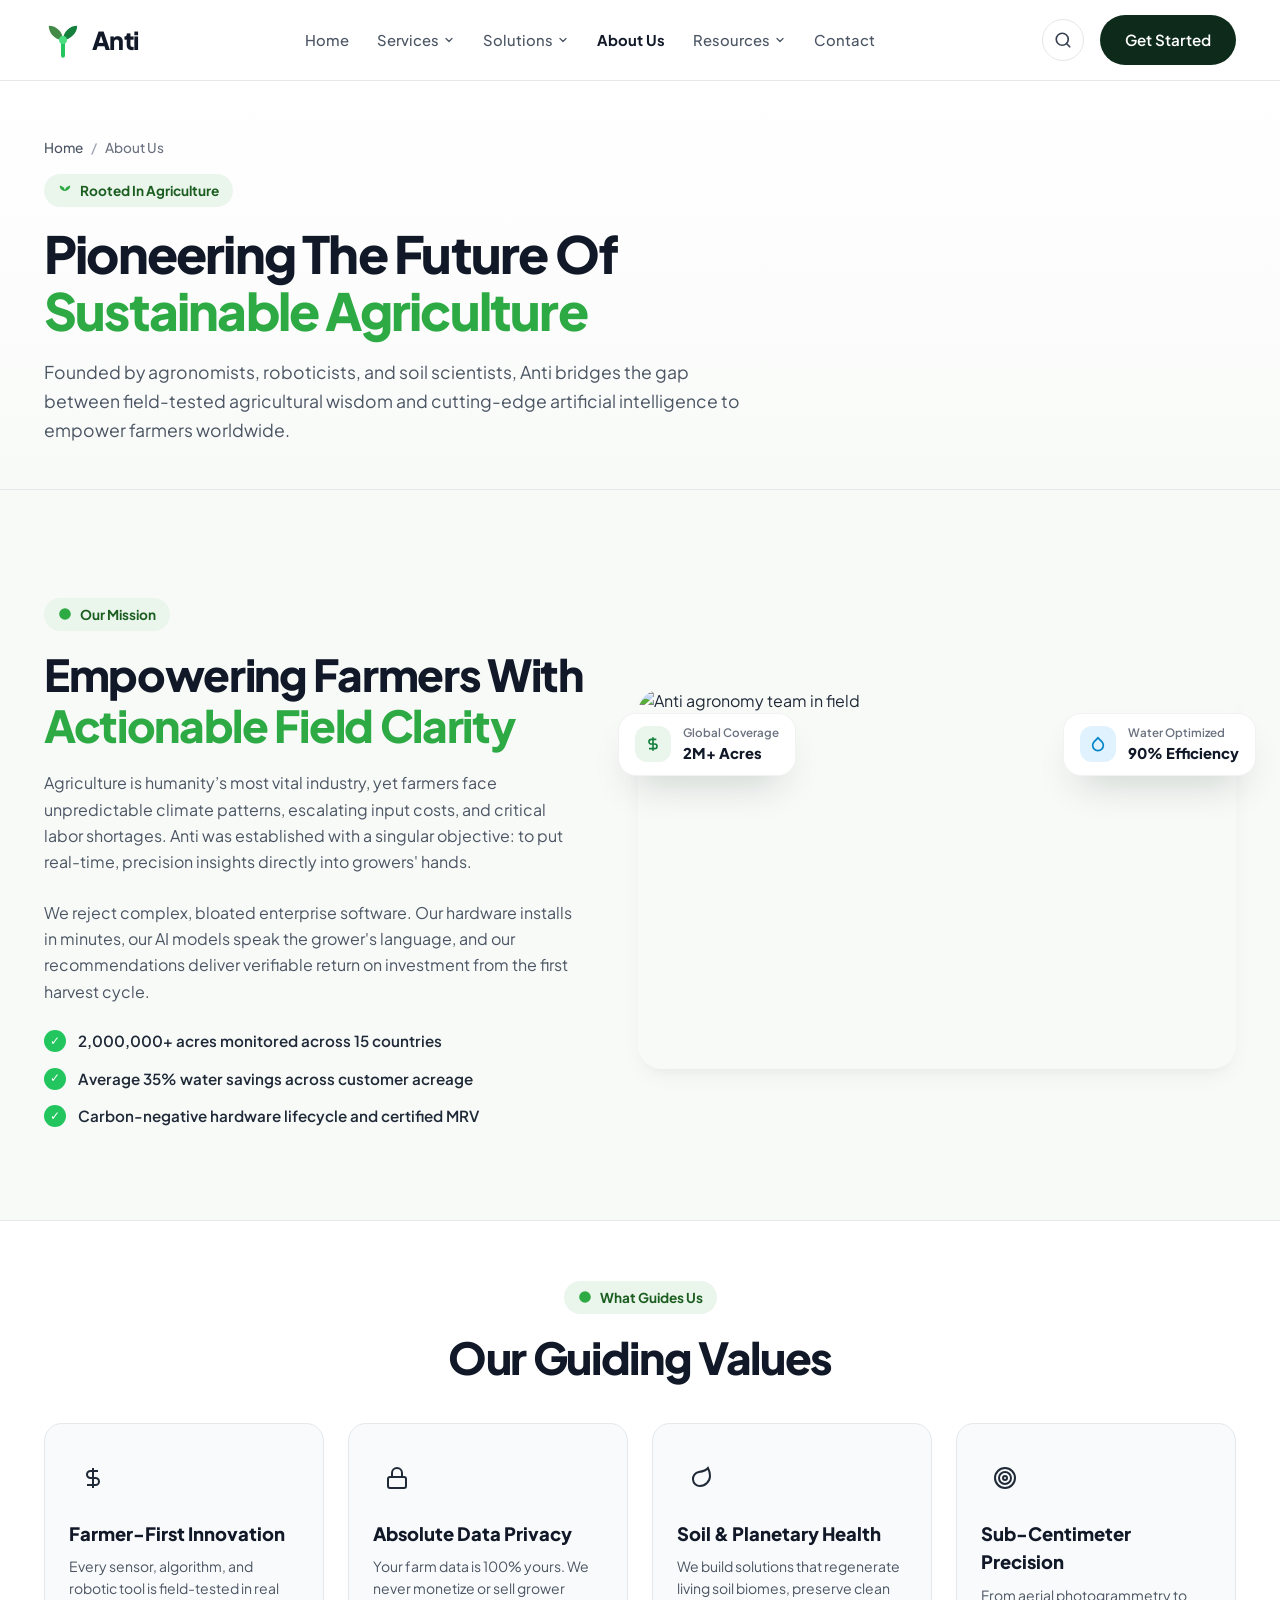
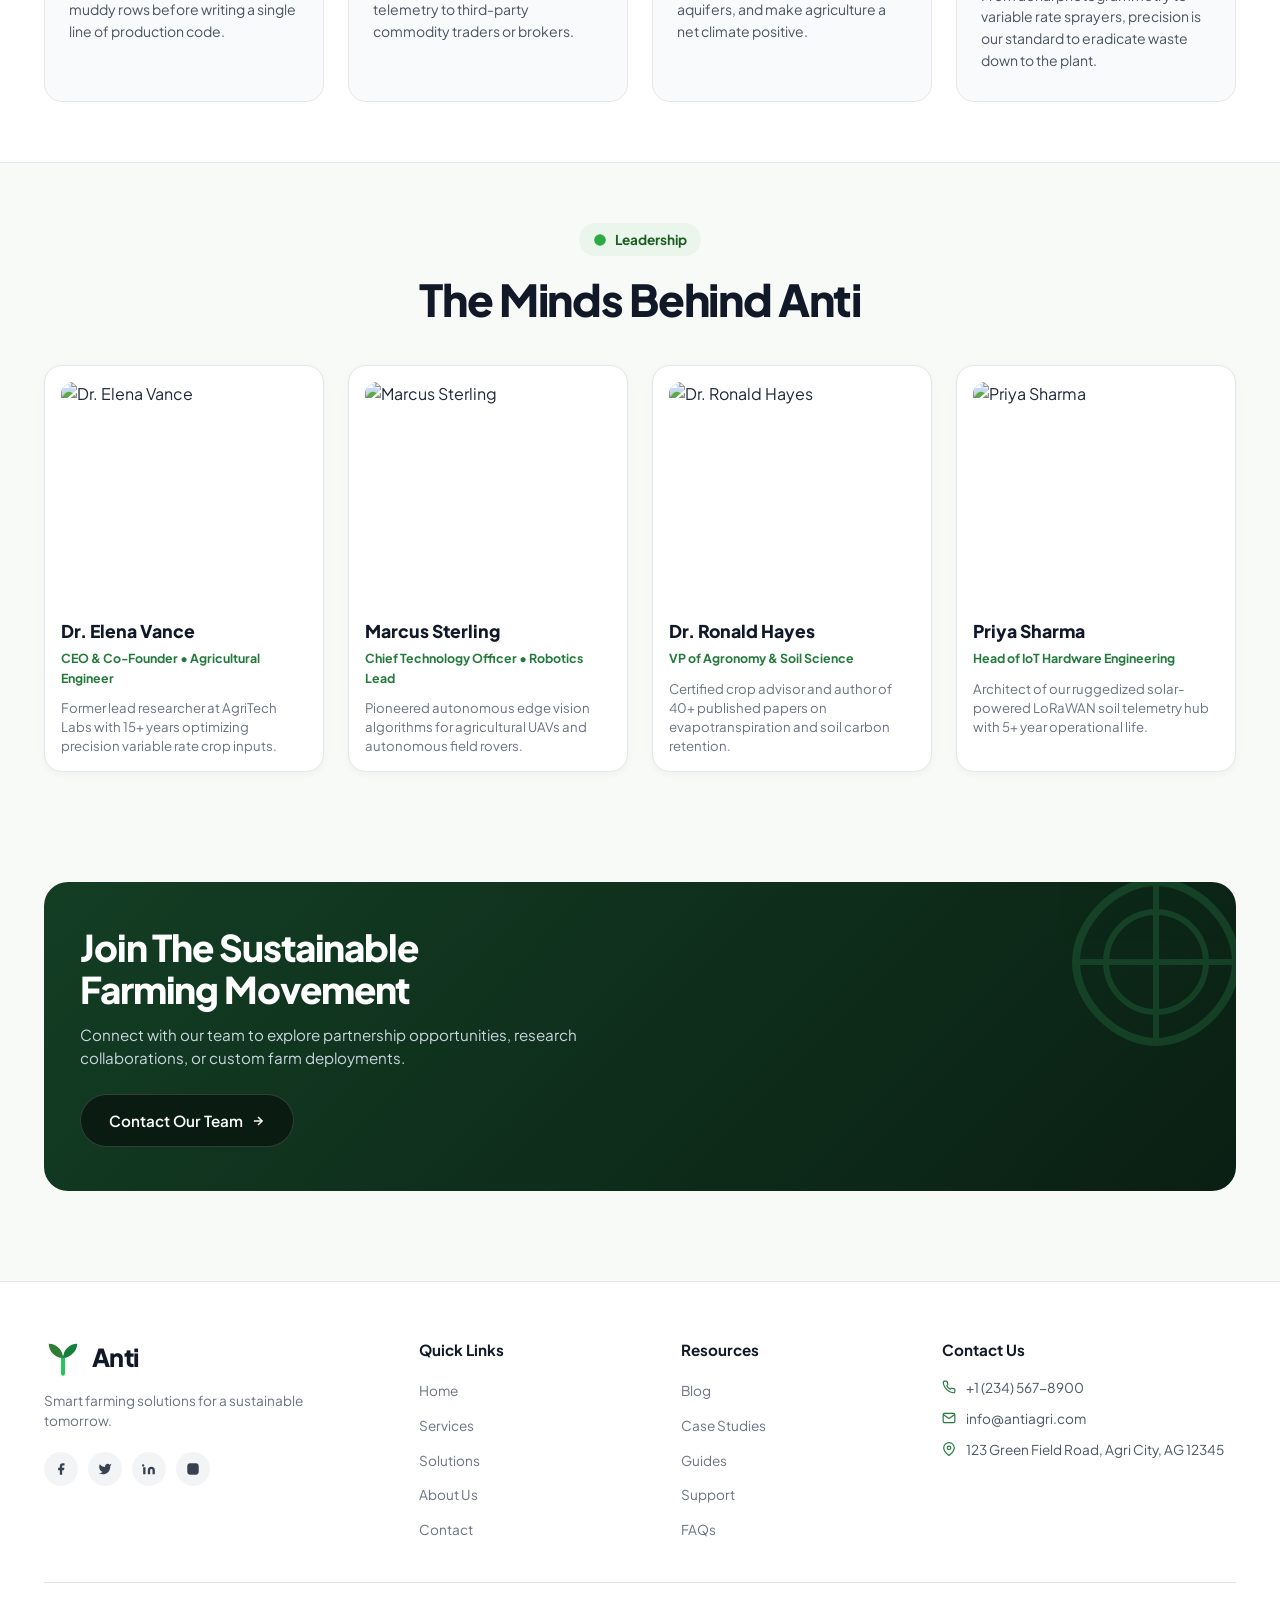
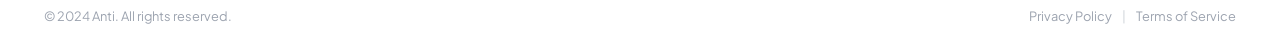
==== PPR/about.html @ fd31f890 "the about.html" ====
<!DOCTYPE html>
<html lang="en">
<head>
  <meta charset="UTF-8">
  <meta name="viewport" content="width=device-width, initial-scale=1.0">
  <title>About Us - Anti | Technology Rooted In Agriculture</title>
  <meta name="description" content="Learn about Anti's mission, leadership team, core values, and global impact in modern precision agriculture and sustainable farming.">
  <link rel="preconnect" href="https://fonts.googleapis.com">
  <link rel="preconnect" href="https://fonts.gstatic.com" crossorigin>
  <link href="https://fonts.googleapis.com/css2?family=Plus+Jakarta+Sans:ital,wght@0,300;0,400;0,500;0,600;0,700;0,800;1,400;1,600&display=swap" rel="stylesheet">
  <link rel="stylesheet" href="styles.css">
</head>
<body>

  <!-- Navigation Header -->
  <header class="site-header" id="siteHeader">
    <div class="container nav-container">
      <a href="index.html" class="brand-logo" aria-label="Anti Homepage">
        <span class="logo-icon-wrap">
          <svg class="logo-icon" viewBox="0 0 24 24" fill="none">
            <path d="M12 22V12" stroke="#22C55E" stroke-width="2.5" stroke-linecap="round"/>
            <path d="M12 12C12 7.02944 7.97056 3 3 3C3 7.97056 7.02944 12 12 12Z" fill="#2E7D32" fill-opacity="0.9"/>
            <path d="M12 12C12 7.02944 16.0294 3 21 3C21 7.97056 16.0294 12 12 12Z" fill="#15803D"/>
            <circle cx="12" cy="12" r="2.5" fill="#4ADE80"/>
          </svg>
        </span>
        <span class="brand-name">Anti</span>
      </a>

      <nav class="main-nav" id="mainNav" aria-label="Main Navigation">
        <ul class="nav-list">
          <li class="nav-item"><a href="index.html" class="nav-link">Home</a></li>
          <li class="nav-item dropdown">
            <a href="services.html" class="nav-link">
              Services
              <svg class="dropdown-chevron" width="12" height="12" viewBox="0 0 24 24" fill="none" stroke="currentColor" stroke-width="2.5" stroke-linecap="round" stroke-linejoin="round"><polyline points="6 9 12 15 18 9"></polyline></svg>
            </a>
            <ul class="dropdown-menu">
              <li><a href="services.html#precision">Precision Farming</a></li>
              <li><a href="services.html#irrigation">Smart Irrigation</a></li>
              <li><a href="services.html#crop-monitoring">AI Crop Monitoring</a></li>
              <li><a href="services.html#sustainable">Sustainable Solutions</a></li>
              <li><a href="services.html#consulting">Expert Consultation</a></li>
            </ul>
          </li>
          <li class="nav-item dropdown">
            <a href="solutions.html" class="nav-link">
              Solutions
              <svg class="dropdown-chevron" width="12" height="12" viewBox="0 0 24 24" fill="none" stroke="currentColor" stroke-width="2.5" stroke-linecap="round" stroke-linejoin="round"><polyline points="6 9 12 15 18 9"></polyline></svg>
            </a>
            <ul class="dropdown-menu">
              <li><a href="solutions.html#drone">Drone Monitoring</a></li>
              <li><a href="solutions.html#iot">IoT Field Sensors</a></li>
              <li><a href="solutions.html#platform">Farm Management Platform</a></li>
              <li><a href="solutions.html#robotics">Robotics & Automation</a></li>
            </ul>
          </li>
          <li class="nav-item"><a href="about.html" class="nav-link active">About Us</a></li>
          <li class="nav-item dropdown">
            <a href="resources.html" class="nav-link">
              Resources
              <svg class="dropdown-chevron" width="12" height="12" viewBox="0 0 24 24" fill="none" stroke="currentColor" stroke-width="2.5" stroke-linecap="round" stroke-linejoin="round"><polyline points="6 9 12 15 18 9"></polyline></svg>
            </a>
            <ul class="dropdown-menu">
              <li><a href="resources.html#articles">Blog & Articles</a></li>
              <li><a href="resources.html#case-studies">Case Studies</a></li>
              <li><a href="resources.html#guides">Guides & Whitepapers</a></li>
              <li><a href="resources.html#newsletter">Newsletter</a></li>
            </ul>
          </li>
          <li class="nav-item"><a href="contact.html" class="nav-link">Contact</a></li>
        </ul>
      </nav>

      <div class="nav-actions">
        <button class="icon-circle-btn search-trigger" id="searchBtn" aria-label="Search">
          <svg width="18" height="18" viewBox="0 0 24 24" fill="none" stroke="currentColor" stroke-width="2.2" stroke-linecap="round" stroke-linejoin="round">
            <circle cx="11" cy="11" r="8"></circle>
            <line x1="21" y1="21" x2="16.65" y2="16.65"></line>
          </svg>
        </button>
        <a href="contact.html" class="btn btn-primary btn-pill">Get Started</a>
        
        <button class="hamburger-menu" id="hamburgerBtn" aria-label="Toggle navigation menu">
          <span></span>
          <span></span>
          <span></span>
        </button>
      </div>
    </div>
  </header>

  <main>
    <!-- PAGE HERO -->
    <section class="page-hero">
      <div class="container">
        <div class="breadcrumb">
          <a href="index.html">Home</a>
          <span class="bc-sep">/</span>
          <span>About Us</span>
        </div>
        <div class="section-badge">
          <span class="badge-icon">
            <svg width="14" height="14" viewBox="0 0 24 24" fill="currentColor">
              <path d="M12 22V12M12 12C12 7.02944 7.97056 3 3 3C3 7.97056 7.02944 12 12 12ZM12 12C12 7.02944 16.0294 3 21 3C21 7.97056 16.0294 12 12 12Z"/>
            </svg>
          </span>
          <span class="badge-text">Rooted In Agriculture</span>
        </div>
        <h1 class="page-hero-title">
          Pioneering The Future Of<br>
          <span class="text-green">Sustainable Agriculture</span>
        </h1>
        <p class="page-hero-desc">
          Founded by agronomists, roboticists, and soil scientists, Anti bridges the gap between field-tested agricultural wisdom and cutting-edge artificial intelligence to empower farmers worldwide.
        </p>
      </div>
    </section>

    <!-- OUR STORY & MISSION -->
    <section class="about-story-section">
      <div class="container about-grid">
        <div class="about-content">
          <div class="section-badge">
            <span class="badge-icon">
              <svg width="14" height="14" viewBox="0 0 24 24" fill="currentColor"><circle cx="12" cy="12" r="10"/></svg>
            </span>
            <span class="badge-text">Our Mission</span>
          </div>

          <h2 class="section-title">
            Empowering Farmers With<br>
            <span class="text-green">Actionable Field Clarity</span>
          </h2>

          <p class="section-text">
            Agriculture is humanity’s most vital industry, yet farmers face unpredictable climate patterns, escalating input costs, and critical labor shortages. Anti was established with a singular objective: to put real-time, precision insights directly into growers' hands.
          </p>

          <p class="section-text">
            We reject complex, bloated enterprise software. Our hardware installs in minutes, our AI models speak the grower's language, and our recommendations deliver verifiable return on investment from the first harvest cycle.
          </p>

          <ul class="checklist">
            <li class="checklist-item">
              <span class="check-icon">✓</span>
              <span>2,000,000+ acres monitored across 15 countries</span>
            </li>
            <li class="checklist-item">
              <span class="check-icon">✓</span>
              <span>Average 35% water savings across customer acreage</span>
            </li>
            <li class="checklist-item">
              <span class="check-icon">✓</span>
              <span>Carbon-negative hardware lifecycle and certified MRV</span>
            </li>
          </ul>
        </div>

        <div class="about-media-wrapper">
          <div class="about-img-container">
            <img 
              src="https://images.unsplash.com/photo-1592982537447-7440770cbfc9?q=80&w=1000&auto=format&fit=crop" 
              alt="Anti agronomy team in field" 
              class="about-img"
              loading="lazy"
            >
            
            <div class="telemetry-pill badge-soil">
              <div class="pill-icon-box bg-light-green">
                <svg width="16" height="16" viewBox="0 0 24 24" fill="none" stroke="#15803D" stroke-width="2.5"><path d="M12 2v20M17 5H9.5a3.5 3.5 0 0 0 0 7h5a3.5 3.5 0 0 1 0 7H6"/></svg>
              </div>
              <div class="pill-text-group">
                <span class="pill-sub">Global Coverage</span>
                <span class="pill-main">2M+ Acres</span>
              </div>
            </div>

            <div class="telemetry-pill badge-status">
              <div class="pill-icon-box bg-light-blue">
                <svg width="16" height="16" viewBox="0 0 24 24" fill="none" stroke="#0284C7" stroke-width="2.5"><path d="M12 2.69l5.66 5.66a8 8 0 1 1-11.31 0z"/></svg>
              </div>
              <div class="pill-text-group">
                <span class="pill-sub">Water Optimized</span>
                <span class="pill-main">90% Efficiency</span>
              </div>
            </div>
          </div>
        </div>
      </div>
    </section>

    <!-- CORE VALUES GRID -->
    <section class="values-section">
      <div class="container">
        <div class="section-header text-center">
          <div class="section-badge mx-auto">
            <span class="badge-icon">
              <svg width="14" height="14" viewBox="0 0 24 24" fill="currentColor"><circle cx="12" cy="12" r="10"/></svg>
            </span>
            <span class="badge-text">What Guides Us</span>
          </div>
          <h2 class="section-title">Our Guiding Values</h2>
        </div>

        <div class="values-grid">
          <div class="value-card">
            <div class="value-icon-box bg-green">
              <svg width="24" height="24" viewBox="0 0 24 24" fill="none" stroke="currentColor" stroke-width="2"><path d="M12 2v20M17 5H9.5a3.5 3.5 0 0 0 0 7h5a3.5 3.5 0 0 1 0 7H6"/></svg>
            </div>
            <h3 class="value-title">Farmer-First Innovation</h3>
            <p class="value-desc">Every sensor, algorithm, and robotic tool is field-tested in real muddy rows before writing a single line of production code.</p>
          </div>

          <div class="value-card">
            <div class="value-icon-box bg-blue">
              <svg width="24" height="24" viewBox="0 0 24 24" fill="none" stroke="currentColor" stroke-width="2"><rect x="3" y="11" width="18" height="11" rx="2" ry="2"/><path d="M7 11V7a5 5 0 0 1 10 0v4"/></svg>
            </div>
            <h3 class="value-title">Absolute Data Privacy</h3>
            <p class="value-desc">Your farm data is 100% yours. We never monetize or sell grower telemetry to third-party commodity traders or brokers.</p>
          </div>

          <div class="value-card">
            <div class="value-icon-box bg-emerald">
              <svg width="24" height="24" viewBox="0 0 24 24" fill="none" stroke="currentColor" stroke-width="2"><path d="M11 20A7 7 0 0 1 9.8 6.1C15.5 5 17 4.48 19 2c1 2 2 4.18 2 8 0 5.5-4.78 10-10 10Z"/></svg>
            </div>
            <h3 class="value-title">Soil & Planetary Health</h3>
            <p class="value-desc">We build solutions that regenerate living soil biomes, preserve clean aquifers, and make agriculture a net climate positive.</p>
          </div>

          <div class="value-card">
            <div class="value-icon-box bg-purple">
              <svg width="24" height="24" viewBox="0 0 24 24" fill="none" stroke="currentColor" stroke-width="2"><circle cx="12" cy="12" r="10"/><circle cx="12" cy="12" r="6"/><circle cx="12" cy="12" r="2"/></svg>
            </div>
            <h3 class="value-title">Sub-Centimeter Precision</h3>
            <p class="value-desc">From aerial photogrammetry to variable rate sprayers, precision is our standard to eradicate waste down to the plant.</p>
          </div>
        </div>
      </div>
    </section>

    <!-- LEADERSHIP & AGRONOMY TEAM -->
    <section class="team-section">
      <div class="container">
        <div class="section-header text-center">
          <div class="section-badge mx-auto">
            <span class="badge-icon">
              <svg width="14" height="14" viewBox="0 0 24 24" fill="currentColor"><circle cx="12" cy="12" r="10"/></svg>
            </span>
            <span class="badge-text">Leadership</span>
          </div>
          <h2 class="section-title">The Minds Behind Anti</h2>
        </div>

        <div class="team-grid">
          <!-- Member 1 -->
          <div class="team-card">
            <div class="team-photo">
              <img src="https://images.unsplash.com/photo-1573496359142-b8d87734a5a2?q=80&w=600&auto=format&fit=crop" alt="Dr. Elena Vance" loading="lazy">
            </div>
            <h3 class="team-name">Dr. Elena Vance</h3>
            <p class="team-role">CEO & Co-Founder • Agricultural Engineer</p>
            <p class="team-bio">Former lead researcher at AgriTech Labs with 15+ years optimizing precision variable rate crop inputs.</p>
          </div>

          <!-- Member 2 -->
          <div class="team-card">
            <div class="team-photo">
              <img src="https://images.unsplash.com/photo-1534528741775-53994a69daeb?q=80&w=600&auto=format&fit=crop" alt="Marcus Sterling" loading="lazy">
            </div>
            <h3 class="team-name">Marcus Sterling</h3>
            <p class="team-role">Chief Technology Officer • Robotics Lead</p>
            <p class="team-bio">Pioneered autonomous edge vision algorithms for agricultural UAVs and autonomous field rovers.</p>
          </div>

          <!-- Member 3 -->
          <div class="team-card">
            <div class="team-photo">
              <img src="https://images.unsplash.com/photo-1507003211169-0a1dd7228f2d?q=80&w=600&auto=format&fit=crop" alt="Dr. Ronald Hayes" loading="lazy">
            </div>
            <h3 class="team-name">Dr. Ronald Hayes</h3>
            <p class="team-role">VP of Agronomy & Soil Science</p>
            <p class="team-bio">Certified crop advisor and author of 40+ published papers on evapotranspiration and soil carbon retention.</p>
          </div>

          <!-- Member 4 -->
          <div class="team-card">
            <div class="team-photo">
              <img src="https://images.unsplash.com/photo-1580489944761-15a19d654956?q=80&w=600&auto=format&fit=crop" alt="Priya Sharma" loading="lazy">
            </div>
            <h3 class="team-name">Priya Sharma</h3>
            <p class="team-role">Head of IoT Hardware Engineering</p>
            <p class="team-bio">Architect of our ruggedized solar-powered LoRaWAN soil telemetry hub with 5+ year operational life.</p>
          </div>
        </div>
      </div>
    </section>

    <!-- CTA BANNER -->
    <section class="cta-section" id="cta">
      <div class="container">
        <div class="cta-card">
          <div class="cta-leaf-pattern">
            <svg width="200" height="200" viewBox="0 0 200 200" fill="none" opacity="0.15">
              <path d="M100 20C60 20 20 60 20 100C20 140 60 180 100 180C140 180 180 140 180 100C180 60 140 20 100 20Z" stroke="currentColor" stroke-width="8"/>
              <path d="M100 20V180M20 100H180" stroke="currentColor" stroke-width="6"/>
              <circle cx="100" cy="100" r="50" stroke="currentColor" stroke-width="6"/>
            </svg>
          </div>
          <div class="cta-content">
            <h2 class="cta-title">Join The Sustainable<br>Farming Movement</h2>
            <p class="cta-desc">
              Connect with our team to explore partnership opportunities, research collaborations, or custom farm deployments.
            </p>
            <a href="contact.html" class="btn btn-cta-dark btn-pill">
              <span>Contact Our Team</span>
              <svg width="14" height="14" viewBox="0 0 24 24" fill="none" stroke="currentColor" stroke-width="2.5"><line x1="5" y1="12" x2="19" y2="12"></line><polyline points="12 5 19 12 12 19"></polyline></svg>
            </a>
          </div>
        </div>
      </div>
    </section>
  </main>

  <!-- FOOTER -->
  <footer class="site-footer" id="contact">
    <div class="container footer-inner">
      <div class="footer-grid">
        <div class="footer-col brand-col">
          <a href="index.html" class="brand-logo footer-brand">
            <span class="logo-icon-wrap">
              <svg class="logo-icon" viewBox="0 0 24 24" fill="none">
                <path d="M12 22V12" stroke="#22C55E" stroke-width="2.5" stroke-linecap="round"/>
                <path d="M12 12C12 7.02944 7.97056 3 3 3C3 7.97056 7.02944 12 12 12Z" fill="#2E7D32"/>
                <path d="M12 12C12 7.02944 16.0294 3 21 3C21 7.97056 16.0294 12 12 12Z" fill="#15803D"/>
              </svg>
            </span>
            <span class="brand-name">Anti</span>
          </a>
          <p class="footer-tagline">
            Smart farming solutions for a sustainable tomorrow.
          </p>
          <div class="social-icons">
            <a href="#" class="social-btn" aria-label="Facebook"><svg width="14" height="14" viewBox="0 0 24 24" fill="currentColor"><path d="M18 2h-3a5 5 0 0 0-5 5v3H7v4h3v8h4v-8h3l1-4h-4V7a1 1 0 0 1 1-1h3z"/></svg></a>
            <a href="#" class="social-btn" aria-label="Twitter"><svg width="14" height="14" viewBox="0 0 24 24" fill="currentColor"><path d="M23 3a10.9 10.9 0 0 1-3.14 1.53 4.48 4.48 0 0 0-7.86 3v1A10.66 10.66 0 0 1 3 4s-4 9 5 13a11.64 11.64 0 0 1-7 2c9 5 20 0 20-11.5a4.5 4.5 0 0 0-.08-.83A7.72 7.72 0 0 0 23 3z"/></svg></a>
            <a href="#" class="social-btn" aria-label="LinkedIn"><svg width="14" height="14" viewBox="0 0 24 24" fill="currentColor"><path d="M16 8a6 6 0 0 1 6 6v7h-4v-7a2 2 0 0 0-2-2 2 2 0 0 0-2 2v7h-4v-7a6 6 0 0 1 6-6zM2 9h4v12H2zM4 6a2 2 0 1 1-2-2 2 2 0 0 1 2 2z"/></svg></a>
            <a href="#" class="social-btn" aria-label="Instagram"><svg width="14" height="14" viewBox="0 0 24 24" fill="currentColor"><path d="M12 2.163c3.204 0 3.584.012 4.85.07 3.252.148 4.771 1.691 4.919 4.919.058 1.265.069 1.645.069 4.849 0 3.205-.012 3.584-.069 4.849-.149 3.225-1.664 4.771-4.919 4.919-1.266.058-1.644.07-4.85.07-3.204 0-3.584-.012-4.849-.07-3.26-.149-4.771-1.699-4.919-4.92-.058-1.265-.07-1.644-.07-4.849 0-3.204.013-3.583.07-4.849.149-3.227 1.664-4.771 4.919-4.919 1.266-.057 1.645-.069 4.849-.069z"/></svg></a>
          </div>
        </div>

        <div class="footer-col">
          <h4 class="footer-heading">Quick Links</h4>
          <ul class="footer-links">
            <li><a href="index.html">Home</a></li>
            <li><a href="services.html">Services</a></li>
            <li><a href="solutions.html">Solutions</a></li>
            <li><a href="about.html">About Us</a></li>
            <li><a href="contact.html">Contact</a></li>
          </ul>
        </div>

        <div class="footer-col">
          <h4 class="footer-heading">Resources</h4>
          <ul class="footer-links">
            <li><a href="resources.html#articles">Blog</a></li>
            <li><a href="resources.html#case-studies">Case Studies</a></li>
            <li><a href="resources.html#guides">Guides</a></li>
            <li><a href="contact.html">Support</a></li>
            <li><a href="resources.html">FAQs</a></li>
          </ul>
        </div>

        <div class="footer-col">
          <h4 class="footer-heading">Contact Us</h4>
          <ul class="footer-contact">
            <li>
              <svg width="14" height="14" viewBox="0 0 24 24" fill="none" stroke="currentColor" stroke-width="2"><path d="M22 16.92v3a2 2 0 0 1-2.18 2 19.79 19.79 0 0 1-8.63-3.07 19.5 19.5 0 0 1-6-6 19.79 19.79 0 0 1-3.07-8.67A2 2 0 0 1 4.11 2h3a2 2 0 0 1 2 1.72 12.84 12.84 0 0 0 .7 2.81 2 2 0 0 1-.45 2.11L8.09 9.91a16 16 0 0 0 6 6l1.27-1.27a2 2 0 0 1 2.11-.45 12.84 12.84 0 0 0 2.81.7A2 2 0 0 1 22 16.92z"/></svg>
              <span>+1 (234) 567-8900</span>
            </li>
            <li>
              <svg width="14" height="14" viewBox="0 0 24 24" fill="none" stroke="currentColor" stroke-width="2"><path d="M4 4h16c1.1 0 2 .9 2 2v12c0 1.1-.9 2-2 2H4c-1.1 0-2-.9-2-2V6c0-1.1.9-2 2-2z"/><polyline points="22,6 12,13 2,6"/></svg>
              <span>info@antiagri.com</span>
            </li>
            <li>
              <svg width="14" height="14" viewBox="0 0 24 24" fill="none" stroke="currentColor" stroke-width="2"><path d="M21 10c0 7-9 13-9 13s-9-6-9-13a9 9 0 0 1 18 0z"/><circle cx="12" cy="10" r="3"/></svg>
              <span>123 Green Field Road, Agri City, AG 12345</span>
            </li>
          </ul>
        </div>
      </div>

      <div class="footer-bottom">
        <p class="copyright">© 2024 Anti. All rights reserved.</p>
        <div class="legal-links">
          <a href="#">Privacy Policy</a>
          <span class="legal-divider">|</span>
          <a href="#">Terms of Service</a>
        </div>
      </div>
    </div>
  </footer>

  <!-- Search Modal Popup -->
  <div class="modal-backdrop" id="searchModal">
    <div class="modal-content search-modal-content">
      <button class="modal-close" id="searchCloseBtn" aria-label="Close Search Modal">×</button>
      <div class="search-input-box">
        <svg width="20" height="20" viewBox="0 0 24 24" fill="none" stroke="#22C55E" stroke-width="2.5"><circle cx="11" cy="11" r="8"></circle><line x1="21" y1="21" x2="16.65" y2="16.65"></line></svg>
        <input type="text" id="searchInput" placeholder="Search team, mission, values..." autofocus>
      </div>
      <div class="search-suggestions">
        <span>Popular:</span>
        <a href="about.html" class="suggestion-tag">Leadership Team</a>
        <a href="about.html" class="suggestion-tag">Our Mission</a>
        <a href="services.html" class="suggestion-tag">Services Overview</a>
      </div>
    </div>
  </div>
</body>
</html>
---- PPR/styles.css ----
/* ==========================================================================
   Anti - Smart Farming Solutions | Modern Agricultural CSS Design System
   Multi-Page Design System: Home, Services, Solutions, Resources, About, Contact
   ========================================================================== */

:root {
  /* Brand Green Color Palette */
  --primary-dark: #0A1C12;
  --primary-forest: #0E2A1A;
  --primary-green: #1B5E20;
  --brand-green: #237A3B;
  --accent-green: #2EAA45;
  --bright-green: #22C55E;
  --light-green-bg: #EAF5EC;
  --light-green-tint: #F3FAF4;

  /* Accent Category Colors */
  --accent-blue: #0284C7;
  --accent-blue-bg: #E0F2FE;
  --accent-purple: #7C3AED;
  --accent-purple-bg: #F3E8FF;
  --accent-emerald-bg: #DCFCE7;

  /* Neutral Shades */
  --neutral-900: #111827;
  --neutral-800: #1F2937;
  --neutral-700: #374151;
  --neutral-600: #4B5563;
  --neutral-500: #6B7280;
  --neutral-400: #9CA3AF;
  --neutral-300: #D1D5DB;
  --neutral-200: #E5E7EB;
  --neutral-100: #F3F4F6;
  --neutral-50: #F9FAFB;
  --bg-page: #F8FAF8;
  --surface-card: #FFFFFF;

  /* Typography */
  --font-family: 'Plus Jakarta Sans', system-ui, -apple-system, BlinkMacSystemFont, 'Segoe UI', Roboto, Oxygen, Ubuntu, Cantarell, sans-serif;
  
  /* Radii */
  --radius-xs: 6px;
  --radius-sm: 12px;
  --radius-md: 18px;
  --radius-lg: 24px;
  --radius-xl: 32px;
  --radius-full: 9999px;

  /* Shadows */
  --shadow-subtle: 0 2px 8px rgba(0, 0, 0, 0.04);
  --shadow-card: 0 10px 25px -5px rgba(0, 0, 0, 0.05), 0 8px 10px -6px rgba(0, 0, 0, 0.03);
  --shadow-hover: 0 20px 35px -10px rgba(0, 0, 0, 0.12), 0 10px 15px -3px rgba(0, 0, 0, 0.05);
  --shadow-floating: 0 20px 40px -15px rgba(10, 28, 18, 0.2);
  --shadow-glow: 0 0 30px rgba(46, 170, 69, 0.25);

  /* Transitions */
  --transition-fast: 0.2s cubic-bezier(0.4, 0, 0.2, 1);
  --transition-normal: 0.3s cubic-bezier(0.4, 0, 0.2, 1);
  --transition-bounce: 0.4s cubic-bezier(0.175, 0.885, 0.32, 1.275);
}

/* ==========================================================================
   Reset & Global Styles
   ========================================================================== */

*, *::before, *::after {
  box-sizing: border-box;
  margin: 0;
  padding: 0;
}

html {
  scroll-behavior: smooth;
  font-size: 16px;
  -webkit-font-smoothing: antialiased;
  -moz-osx-font-smoothing: grayscale;
}

body {
  font-family: var(--font-family);
  background-color: var(--bg-page);
  color: var(--neutral-800);
  line-height: 1.55;
  overflow-x: hidden;
}

img {
  max-width: 100%;
  height: auto;
  display: block;
}

a {
  color: inherit;
  text-decoration: none;
  transition: all var(--transition-fast);
}

button {
  cursor: pointer;
  font-family: inherit;
  border: none;
  background: none;
}

ul, ol {
  list-style: none;
}

/* Utilities */
.container {
  width: 100%;
  max-width: 1240px;
  margin-left: auto;
  margin-right: auto;
  padding-left: 24px;
  padding-right: 24px;
}

.container-sub {
  width: 100%;
  padding-left: 24px;
  padding-right: 24px;
}

.text-green {
  color: var(--accent-green) !important;
}

.text-center {
  text-align: center;
}

.mx-auto {
  margin-left: auto;
  margin-right: auto;
}

.mt-2 { margin-top: 8px !important; }
.mb-0 { margin-bottom: 0 !important; }
.mb-2 { margin-bottom: 8px !important; }
.mb-3 { margin-bottom: 16px !important; }
.mb-4 { margin-bottom: 24px !important; }

.font-semibold {
  font-weight: 600;
}

.d-flex-between {
  display: flex;
  justify-content: space-between;
  align-items: center;
}

/* ==========================================================================
   View Mode Switcher (Unified Web View vs 2-Column Showcase View)
   ========================================================================== */

.view-bar {
  background-color: #0A1C12;
  color: #E2E8F0;
  font-size: 0.825rem;
  padding: 10px 0;
  position: sticky;
  top: 0;
  z-index: 100;
  border-bottom: 1px solid rgba(255, 255, 255, 0.1);
}

.view-bar-inner {
  display: flex;
  justify-content: space-between;
  align-items: center;
  flex-wrap: wrap;
  gap: 12px;
}

.view-pill-group {
  display: flex;
  background: rgba(255, 255, 255, 0.1);
  padding: 3px;
  border-radius: var(--radius-full);
}

.view-btn {
  display: flex;
  align-items: center;
  gap: 6px;
  padding: 5px 14px;
  border-radius: var(--radius-full);
  color: #CBD5E1;
  font-size: 0.8rem;
  font-weight: 500;
  transition: all var(--transition-fast);
}

.view-btn.active {
  background-color: var(--accent-green);
  color: #FFFFFF;
  font-weight: 600;
  box-shadow: 0 2px 6px rgba(0, 0, 0, 0.2);
}

.view-btn:hover:not(.active) {
  color: #FFFFFF;
}

.view-hint span {
  color: #94A3B8;
  font-size: 0.775rem;
}

/* 2-Column Showcase Presentation Layout Mode */
.app-layout-wrapper {
  display: flex;
  flex-direction: column;
  width: 100%;
  transition: all var(--transition-normal);
}

body.showcase-mode .app-layout-wrapper {
  display: grid;
  grid-template-columns: 1.15fr 0.85fr;
  max-width: 1480px;
  margin: 24px auto;
  gap: 28px;
  padding: 0 20px;
}

body.showcase-mode .layout-column {
  background: var(--surface-card);
  border-radius: var(--radius-lg);
  box-shadow: var(--shadow-card);
  border: 1px solid var(--neutral-200);
  overflow: hidden;
}

body.showcase-mode .layout-right {
  padding-top: 24px;
}

body.showcase-mode .site-header {
  border-radius: var(--radius-lg) var(--radius-lg) 0 0;
}

/* ==========================================================================
   Buttons & Badges
   ========================================================================== */

.btn {
  display: inline-flex;
  align-items: center;
  justify-content: center;
  font-weight: 600;
  font-size: 0.95rem;
  padding: 12px 24px;
  transition: all var(--transition-normal);
  white-space: nowrap;
  gap: 8px;
}

.btn-sm {
  padding: 8px 18px;
  font-size: 0.85rem;
}

.btn-pill {
  border-radius: var(--radius-full);
}

.btn-full {
  width: 100%;
}

.btn-primary {
  background-color: var(--primary-forest);
  color: #FFFFFF;
  border: 1px solid transparent;
}

.btn-primary:hover {
  background-color: var(--brand-green);
  transform: translateY(-2px);
  box-shadow: 0 8px 18px rgba(14, 42, 26, 0.25);
}

.btn-outline {
  background-color: transparent;
  color: var(--neutral-900);
  border: 1.5px solid var(--neutral-300);
}

.btn-outline:hover {
  border-color: var(--neutral-700);
  background-color: var(--neutral-50);
  transform: translateY(-2px);
}

.btn-cta-dark {
  background-color: var(--primary-dark);
  color: #FFFFFF;
  padding: 14px 28px;
  border: 1px solid rgba(255, 255, 255, 0.15);
}

.btn-cta-dark:hover {
  background-color: #133823;
  transform: translateY(-2px);
  box-shadow: 0 10px 20px rgba(0, 0, 0, 0.3);
}

.btn-with-arrow {
  padding-right: 8px;
}

.btn-arrow-circle {
  width: 32px;
  height: 32px;
  border-radius: 50%;
  background: rgba(255, 255, 255, 0.2);
  display: inline-flex;
  align-items: center;
  justify-content: center;
  margin-left: 6px;
  transition: transform var(--transition-fast);
}

.btn-with-arrow:hover .btn-arrow-circle {
  transform: translateX(3px);
  background: rgba(255, 255, 255, 0.3);
}

.section-badge {
  display: inline-flex;
  align-items: center;
  gap: 8px;
  padding: 6px 14px;
  background-color: var(--light-green-bg);
  border-radius: var(--radius-full);
  color: var(--primary-green);
  font-size: 0.85rem;
  font-weight: 700;
  margin-bottom: 18px;
  width: fit-content;
}

.badge-icon {
  display: flex;
  align-items: center;
  color: var(--accent-green);
}

.icon-circle-btn {
  width: 42px;
  height: 42px;
  border-radius: 50%;
  border: 1.5px solid var(--neutral-200);
  background-color: var(--surface-card);
  display: flex;
  align-items: center;
  justify-content: center;
  color: var(--neutral-700);
  transition: all var(--transition-fast);
}

.icon-circle-btn:hover {
  border-color: var(--brand-green);
  color: var(--brand-green);
  transform: scale(1.05);
}

/* ==========================================================================
   Header & Navigation
   ========================================================================== */

.site-header {
  background-color: var(--surface-card);
  border-bottom: 1px solid var(--neutral-200);
  position: relative;
  z-index: 50;
}

.nav-container {
  display: flex;
  align-items: center;
  justify-content: space-between;
  height: 80px;
}

.brand-logo {
  display: flex;
  align-items: center;
  gap: 10px;
}

.logo-icon-wrap {
  width: 38px;
  height: 38px;
  display: flex;
  align-items: center;
  justify-content: center;
}

.logo-icon {
  width: 100%;
  height: 100%;
}

.brand-name {
  font-size: 1.55rem;
  font-weight: 800;
  color: var(--neutral-900);
  letter-spacing: -0.03em;
}

.main-nav {
  display: flex;
}

.nav-list {
  display: flex;
  align-items: center;
  gap: 28px;
}

.nav-item {
  position: relative;
}

.nav-link {
  font-size: 0.925rem;
  font-weight: 500;
  color: var(--neutral-600);
  padding: 8px 0;
  display: flex;
  align-items: center;
  gap: 4px;
}

.nav-link:hover,
.nav-link.active {
  color: var(--neutral-900);
  font-weight: 700;
}

.dropdown-chevron {
  transition: transform var(--transition-fast);
}

.dropdown:hover .dropdown-chevron {
  transform: rotate(180deg);
}

/* Dropdown Menu */
.dropdown-menu {
  position: absolute;
  top: 100%;
  left: 0;
  background-color: var(--surface-card);
  min-width: 230px;
  border-radius: var(--radius-md);
  box-shadow: var(--shadow-card);
  border: 1px solid var(--neutral-200);
  padding: 10px 0;
  opacity: 0;
  visibility: hidden;
  transform: translateY(10px);
  transition: all var(--transition-fast);
  z-index: 60;
}

.dropdown:hover .dropdown-menu {
  opacity: 1;
  visibility: visible;
  transform: translateY(0);
}

.dropdown-menu li a {
  display: block;
  padding: 9px 18px;
  font-size: 0.875rem;
  color: var(--neutral-700);
}

.dropdown-menu li a:hover {
  background-color: var(--light-green-tint);
  color: var(--primary-green);
  padding-left: 22px;
}

.nav-actions {
  display: flex;
  align-items: center;
  gap: 16px;
}

.hamburger-menu {
  display: none;
  flex-direction: column;
  gap: 5px;
  padding: 6px;
  z-index: 70;
}

.hamburger-menu span {
  width: 24px;
  height: 2.5px;
  background-color: var(--neutral-800);
  border-radius: 2px;
  transition: all var(--transition-fast);
}

/* ==========================================================================
   Page Hero (Sub-pages)
   ========================================================================== */

.page-hero {
  padding: 56px 0 44px;
  background: linear-gradient(180deg, #FFFFFF 0%, var(--bg-page) 100%);
  border-bottom: 1px solid var(--neutral-200);
  margin-bottom: 48px;
}

.breadcrumb {
  display: flex;
  align-items: center;
  gap: 8px;
  font-size: 0.85rem;
  color: var(--neutral-500);
  margin-bottom: 16px;
  font-weight: 500;
}

.breadcrumb a {
  color: var(--neutral-600);
}

.breadcrumb a:hover {
  color: var(--primary-green);
}

.bc-sep {
  color: var(--neutral-400);
}

.page-hero-title {
  font-size: 3.2rem;
  line-height: 1.12;
  font-weight: 800;
  color: var(--neutral-900);
  letter-spacing: -0.035em;
  margin-bottom: 18px;
}

.page-hero-desc {
  font-size: 1.1rem;
  color: var(--neutral-600);
  line-height: 1.65;
  max-width: 720px;
}

/* ==========================================================================
   Hero Section (Homepage)
   ========================================================================== */

.hero-section {
  padding-top: 48px;
  padding-bottom: 36px;
  background: linear-gradient(180deg, #FFFFFF 0%, var(--bg-page) 100%);
  position: relative;
}

.hero-container {
  display: grid;
  grid-template-columns: 1fr 1fr;
  gap: 40px;
  align-items: center;
  margin-bottom: 40px;
}

.hero-title {
  font-size: 3.4rem;
  line-height: 1.12;
  font-weight: 800;
  color: var(--neutral-900);
  letter-spacing: -0.035em;
  margin-bottom: 22px;
}

.hero-description {
  font-size: 1.05rem;
  color: var(--neutral-600);
  line-height: 1.65;
  margin-bottom: 32px;
  max-width: 480px;
}

.hero-cta-group {
  display: flex;
  align-items: center;
  gap: 16px;
  flex-wrap: wrap;
}

.play-circle-icon {
  width: 28px;
  height: 28px;
  border-radius: 50%;
  background-color: var(--neutral-900);
  color: #FFFFFF;
  display: inline-flex;
  align-items: center;
  justify-content: center;
}

/* Hero Media & Floating Overlays */
.hero-media-wrapper {
  position: relative;
}

.hero-image-card {
  position: relative;
  border-radius: var(--radius-lg);
  overflow: visible;
}

.hero-img {
  width: 100%;
  height: 420px;
  object-fit: cover;
  border-radius: var(--radius-lg);
  box-shadow: var(--shadow-card);
}

.hero-img-gradient-overlay {
  position: absolute;
  inset: 0;
  border-radius: var(--radius-lg);
  background: linear-gradient(180deg, rgba(0,0,0,0) 60%, rgba(10, 28, 18, 0.4) 100%);
  pointer-events: none;
}

/* Glass Card: Crop Health */
.glass-card.crop-health-card {
  position: absolute;
  top: -24px;
  left: -28px;
  background: rgba(255, 255, 255, 0.88);
  backdrop-filter: blur(14px);
  -webkit-backdrop-filter: blur(14px);
  border: 1px solid rgba(255, 255, 255, 0.8);
  padding: 16px 20px;
  border-radius: var(--radius-md);
  box-shadow: var(--shadow-floating);
  min-width: 190px;
  z-index: 10;
  animation: floatSlow 4s ease-in-out infinite alternate;
}

@keyframes floatSlow {
  0% { transform: translateY(0px); }
  100% { transform: translateY(-6px); }
}

.card-label {
  font-size: 0.785rem;
  color: var(--neutral-500);
  font-weight: 600;
  text-transform: capitalize;
}

.stat-highlight {
  display: flex;
  align-items: baseline;
  gap: 8px;
  margin: 4px 0 6px;
}

.stat-value {
  font-size: 2.1rem;
  font-weight: 800;
  color: var(--neutral-900);
  line-height: 1;
  letter-spacing: -0.03em;
}

.stat-subbadge {
  font-size: 0.75rem;
  color: var(--brand-green);
  font-weight: 700;
}

.sparkline-container {
  margin: 6px 0;
}

.sparkline-svg {
  width: 100%;
  height: 36px;
  display: block;
}

.growth-indicator {
  display: flex;
  align-items: center;
  gap: 4px;
  font-size: 0.75rem;
  font-weight: 700;
  color: var(--accent-green);
}

/* Bottom Feature Bar */
.hero-feature-bar-container {
  margin-top: 10px;
}

.feature-bar-card {
  background-color: var(--primary-dark);
  border-radius: var(--radius-lg);
  padding: 22px 30px;
  display: grid;
  grid-template-columns: repeat(4, 1fr);
  gap: 20px;
  border: 1px solid rgba(255, 255, 255, 0.08);
  box-shadow: var(--shadow-card);
}

.feature-bar-item {
  display: flex;
  align-items: flex-start;
  gap: 14px;
  padding: 6px;
  border-radius: var(--radius-sm);
  transition: all var(--transition-fast);
}

.feature-link:hover {
  background: rgba(255, 255, 255, 0.06);
  transform: translateY(-2px);
}

.feature-icon-box {
  width: 44px;
  height: 44px;
  min-width: 44px;
  border-radius: var(--radius-sm);
  display: flex;
  align-items: center;
  justify-content: center;
}

.feature-icon-box.bg-green {
  background: rgba(34, 197, 94, 0.18);
  color: #4ADE80;
}

.feature-icon-box.bg-blue {
  background: rgba(2, 132, 199, 0.22);
  color: #38BDF8;
}

.feature-icon-box.bg-purple {
  background: rgba(124, 58, 237, 0.22);
  color: #C084FC;
}

.feature-icon-box.bg-emerald {
  background: rgba(16, 185, 129, 0.2);
  color: #34D399;
}

.feature-title {
  font-size: 0.95rem;
  font-weight: 700;
  color: #FFFFFF;
  margin-bottom: 3px;
}

.feature-desc {
  font-size: 0.785rem;
  color: #94A3B8;
  line-height: 1.4;
}

/* ==========================================================================
   Stats Counter Row
   ========================================================================== */

.stats-section {
  padding: 44px 0;
  background-color: var(--bg-page);
}

.stats-grid {
  display: flex;
  align-items: center;
  justify-content: space-between;
}

.stat-col {
  flex: 1;
  text-align: center;
  padding: 0 16px;
}

.stat-number {
  font-size: 2.8rem;
  font-weight: 800;
  color: var(--neutral-900);
  letter-spacing: -0.03em;
  line-height: 1.1;
  margin-bottom: 6px;
}

.stat-label {
  font-size: 0.875rem;
  color: var(--neutral-500);
  font-weight: 500;
}

.stat-divider {
  width: 1px;
  height: 48px;
  background-color: var(--neutral-200);
}

/* ==========================================================================
   About Section & About Page Styles (about.html)
   ========================================================================== */

.about-section,
.about-story-section {
  padding: 60px 0;
}

.about-grid {
  display: grid;
  grid-template-columns: 1fr 1.1fr;
  gap: 50px;
  align-items: center;
}

.section-title {
  font-size: 2.75rem;
  line-height: 1.15;
  font-weight: 800;
  color: var(--neutral-900);
  letter-spacing: -0.03em;
  margin-bottom: 20px;
}

.section-text {
  font-size: 1rem;
  color: var(--neutral-600);
  line-height: 1.65;
  margin-bottom: 24px;
}

.checklist {
  display: flex;
  flex-direction: column;
  gap: 14px;
  margin-bottom: 32px;
}

.checklist-item {
  display: flex;
  align-items: center;
  gap: 12px;
  font-size: 0.95rem;
  font-weight: 600;
  color: var(--neutral-800);
}

.check-icon {
  width: 22px;
  height: 22px;
  border-radius: 50%;
  background-color: var(--bright-green);
  color: #FFFFFF;
  display: flex;
  align-items: center;
  justify-content: center;
  flex-shrink: 0;
  font-size: 0.75rem;
  font-weight: bold;
}

.about-media-wrapper {
  position: relative;
}

.about-img-container {
  position: relative;
  border-radius: var(--radius-lg);
}

.about-img {
  width: 100%;
  height: 380px;
  object-fit: cover;
  border-radius: var(--radius-lg);
  box-shadow: var(--shadow-card);
}

.telemetry-pill {
  position: absolute;
  background: #FFFFFF;
  padding: 10px 16px;
  border-radius: var(--radius-md);
  box-shadow: var(--shadow-floating);
  border: 1px solid rgba(0, 0, 0, 0.05);
  display: flex;
  align-items: center;
  gap: 12px;
  z-index: 10;
}

.badge-soil {
  top: 24px;
  left: -20px;
  animation: floatSlow 5s ease-in-out infinite alternate;
}

.badge-status {
  top: 24px;
  right: -20px;
  animation: floatSlow 4.5s ease-in-out infinite alternate-reverse;
}

.badge-yield {
  bottom: 24px;
  left: -20px;
  animation: floatSlow 5.5s ease-in-out infinite alternate;
}

.pill-icon-box {
  width: 36px;
  height: 36px;
  border-radius: var(--radius-sm);
  display: flex;
  align-items: center;
  justify-content: center;
}

.bg-light-blue { background-color: var(--accent-blue-bg); }
.bg-light-green { background-color: var(--light-green-bg); }
.bg-light-chart { background-color: var(--accent-emerald-bg); }

.pill-text-group {
  display: flex;
  flex-direction: column;
}

.pill-sub {
  font-size: 0.725rem;
  color: var(--neutral-500);
  font-weight: 600;
}

.pill-main {
  font-size: 0.925rem;
  font-weight: 800;
  color: var(--neutral-900);
}

/* Values Grid */
.values-section {
  padding: 60px 0;
  background: #FFFFFF;
  border-top: 1px solid var(--neutral-200);
  border-bottom: 1px solid var(--neutral-200);
}

.values-grid {
  display: grid;
  grid-template-columns: repeat(4, 1fr);
  gap: 24px;
  margin-top: 40px;
}

.value-card {
  background: var(--neutral-50);
  border: 1px solid var(--neutral-200);
  border-radius: var(--radius-md);
  padding: 30px 24px;
  transition: all var(--transition-normal);
}

.value-card:hover {
  background: #FFFFFF;
  border-color: var(--brand-green);
  transform: translateY(-6px);
  box-shadow: var(--shadow-hover);
}

.value-icon-box {
  width: 48px;
  height: 48px;
  border-radius: var(--radius-sm);
  display: flex;
  align-items: center;
  justify-content: center;
  margin-bottom: 18px;
}

.value-title {
  font-size: 1.15rem;
  font-weight: 800;
  color: var(--neutral-900);
  margin-bottom: 8px;
}

.value-desc {
  font-size: 0.875rem;
  color: var(--neutral-600);
  line-height: 1.55;
}

/* Team Grid */
.team-section {
  padding: 60px 0 80px;
}

.team-grid {
  display: grid;
  grid-template-columns: repeat(4, 1fr);
  gap: 24px;
  margin-top: 40px;
}

.team-card {
  background: var(--surface-card);
  border: 1px solid var(--neutral-200);
  border-radius: var(--radius-md);
  padding: 16px;
  box-shadow: var(--shadow-subtle);
  transition: all var(--transition-normal);
}

.team-card:hover {
  transform: translateY(-6px);
  box-shadow: var(--shadow-hover);
  border-color: var(--accent-green);
}

.team-photo {
  border-radius: var(--radius-sm);
  overflow: hidden;
  height: 220px;
  margin-bottom: 16px;
}

.team-photo img {
  width: 100%;
  height: 100%;
  object-fit: cover;
  transition: transform 0.4s ease;
}

.team-card:hover .team-photo img {
  transform: scale(1.06);
}

.team-name {
  font-size: 1.1rem;
  font-weight: 800;
  color: var(--neutral-900);
  margin-bottom: 4px;
}

.team-role {
  font-size: 0.775rem;
  font-weight: 700;
  color: var(--brand-green);
  margin-bottom: 10px;
}

.team-bio {
  font-size: 0.825rem;
  color: var(--neutral-500);
  line-height: 1.45;
}

/* ==========================================================================
   Contact Page Styles (contact.html)
   ========================================================================== */

.contact-main-section {
  padding-bottom: 60px;
}

.contact-layout-grid {
  display: grid;
  grid-template-columns: 1.25fr 0.75fr;
  gap: 40px;
}

.contact-form-card {
  background: var(--surface-card);
  border: 1px solid var(--neutral-200);
  border-radius: var(--radius-lg);
  padding: 40px;
  box-shadow: var(--shadow-card);
}

.form-title {
  font-size: 1.85rem;
  font-weight: 800;
  color: var(--neutral-900);
  letter-spacing: -0.025em;
  margin-bottom: 8px;
}

.form-subtext {
  font-size: 0.95rem;
  color: var(--neutral-500);
  margin-bottom: 28px;
}

.interactive-contact-form {
  display: flex;
  flex-direction: column;
  gap: 20px;
}

.form-row-2 {
  display: grid;
  grid-template-columns: 1fr 1fr;
  gap: 16px;
}

.form-group {
  display: flex;
  flex-direction: column;
  gap: 6px;
}

.form-group label {
  font-size: 0.85rem;
  font-weight: 700;
  color: var(--neutral-800);
}

.form-control {
  width: 100%;
  padding: 12px 16px;
  border-radius: var(--radius-sm);
  border: 1.5px solid var(--neutral-200);
  background: var(--neutral-50);
  font-family: inherit;
  font-size: 0.925rem;
  color: var(--neutral-900);
  outline: none;
  transition: all var(--transition-fast);
}

.form-control:focus {
  border-color: var(--bright-green);
  background: #FFFFFF;
  box-shadow: 0 0 0 3px rgba(34, 197, 94, 0.15);
}

.checkbox-grid {
  display: grid;
  grid-template-columns: 1fr 1fr;
  gap: 10px;
}

.custom-checkbox-label {
  display: flex;
  align-items: center;
  gap: 8px;
  font-size: 0.85rem;
  font-weight: 600;
  color: var(--neutral-700);
  cursor: pointer;
}

.custom-checkbox-label input {
  accent-color: var(--brand-green);
  width: 16px;
  height: 16px;
}

/* Contact Info Column */
.contact-info-column {
  display: flex;
  flex-direction: column;
  gap: 20px;
}

.contact-card-box {
  background: var(--surface-card);
  border: 1px solid var(--neutral-200);
  border-radius: var(--radius-md);
  padding: 24px;
  box-shadow: var(--shadow-subtle);
}

.contact-card-box.highlight-box {
  background: radial-gradient(circle at top right, #164028 0%, #0A1C12 80%);
  color: #FFFFFF;
  border: none;
  box-shadow: var(--shadow-card);
}

.contact-card-box.highlight-box .c-box-title {
  color: #FFFFFF;
}

.contact-card-box.highlight-box .c-box-meta {
  color: #94A3B8;
}

.contact-card-box.highlight-box .c-box-text {
  color: #CBD5E1;
}

.c-box-header {
  display: flex;
  align-items: center;
  gap: 14px;
  margin-bottom: 14px;
}

.c-box-title {
  font-size: 1.05rem;
  font-weight: 800;
  color: var(--neutral-900);
}

.c-box-meta {
  font-size: 0.775rem;
  color: var(--neutral-500);
}

.c-box-list {
  display: flex;
  flex-direction: column;
  gap: 8px;
  font-size: 0.85rem;
  color: var(--neutral-600);
}

.c-box-text {
  font-size: 0.85rem;
  line-height: 1.5;
  color: var(--neutral-600);
}

/* Field Stations */
.locations-section {
  padding: 60px 0;
  background: #FFFFFF;
  border-top: 1px solid var(--neutral-200);
  border-bottom: 1px solid var(--neutral-200);
}

.stations-grid {
  display: grid;
  grid-template-columns: repeat(3, 1fr);
  gap: 24px;
  margin-top: 36px;
}

.station-card {
  background: var(--neutral-50);
  border: 1px solid var(--neutral-200);
  border-radius: var(--radius-md);
  padding: 24px;
  transition: all var(--transition-normal);
}

.station-card:hover {
  background: #FFFFFF;
  border-color: var(--brand-green);
  transform: translateY(-4px);
  box-shadow: var(--shadow-card);
}

.station-badge {
  display: inline-block;
  font-size: 0.725rem;
  font-weight: 800;
  color: var(--brand-green);
  text-transform: uppercase;
  letter-spacing: 0.05em;
  margin-bottom: 8px;
}

.station-name {
  font-size: 1.05rem;
  font-weight: 800;
  color: var(--neutral-900);
  margin-bottom: 4px;
}

.station-address {
  font-size: 0.825rem;
  color: var(--neutral-500);
}

/* FAQ Accordion */
.faq-section {
  padding: 60px 0 80px;
}

.faq-list-wrap {
  max-width: 840px;
  margin: 36px auto 0;
  display: flex;
  flex-direction: column;
  gap: 16px;
}

.faq-item {
  background: var(--surface-card);
  border: 1px solid var(--neutral-200);
  border-radius: var(--radius-md);
  padding: 24px 28px;
  box-shadow: var(--shadow-subtle);
  transition: all var(--transition-fast);
}

.faq-item:hover {
  border-color: var(--accent-green);
}

.faq-question {
  font-size: 1.05rem;
  font-weight: 700;
  color: var(--neutral-900);
  margin-bottom: 8px;
}

.faq-answer {
  font-size: 0.9rem;
  color: var(--neutral-600);
  line-height: 1.6;
}

/* ==========================================================================
   Services & Solutions Specifics (services.html & solutions.html)
   ========================================================================== */

.services-list-section,
.solutions-detail-section {
  padding-bottom: 60px;
}

.service-detail-card {
  display: grid;
  grid-template-columns: 1.15fr 0.85fr;
  gap: 48px;
  align-items: center;
  background: var(--surface-card);
  border: 1px solid var(--neutral-200);
  border-radius: var(--radius-lg);
  padding: 40px;
  margin-bottom: 40px;
  box-shadow: var(--shadow-card);
  transition: all var(--transition-normal);
}

.service-detail-card:hover {
  box-shadow: var(--shadow-hover);
  border-color: var(--accent-green);
}

.service-detail-card.reverse {
  grid-template-columns: 0.85fr 1.15fr;
}

.service-detail-card.reverse .service-detail-content {
  order: 2;
}

.service-detail-card.reverse .service-detail-image {
  order: 1;
}

.service-item-title {
  font-size: 1.85rem;
  font-weight: 800;
  color: var(--neutral-900);
  letter-spacing: -0.025em;
  margin-bottom: 14px;
}

.service-item-desc {
  font-size: 1rem;
  color: var(--neutral-600);
  line-height: 1.65;
  margin-bottom: 20px;
}

.service-detail-image {
  border-radius: var(--radius-md);
  overflow: hidden;
  height: 320px;
}

.service-detail-image img {
  width: 100%;
  height: 100%;
  object-fit: cover;
  transition: transform 0.5s ease;
}

.service-detail-card:hover .service-detail-image img {
  transform: scale(1.05);
}

.process-section {
  padding: 70px 0;
  background-color: #FFFFFF;
  border-top: 1px solid var(--neutral-200);
  border-bottom: 1px solid var(--neutral-200);
  margin-bottom: 60px;
}

.process-grid {
  display: grid;
  grid-template-columns: repeat(4, 1fr);
  gap: 24px;
  margin-top: 48px;
}

.process-card {
  background: var(--neutral-50);
  border: 1px solid var(--neutral-200);
  border-radius: var(--radius-md);
  padding: 28px 24px;
  position: relative;
  transition: all var(--transition-normal);
}

.process-card:hover {
  background: #FFFFFF;
  border-color: var(--brand-green);
  transform: translateY(-6px);
  box-shadow: var(--shadow-card);
}

.process-step-num {
  font-size: 2.2rem;
  font-weight: 800;
  color: var(--accent-green);
  letter-spacing: -0.04em;
  line-height: 1;
  margin-bottom: 14px;
}

.process-step-title {
  font-size: 1.1rem;
  font-weight: 700;
  color: var(--neutral-900);
  margin-bottom: 8px;
}

.process-step-desc {
  font-size: 0.875rem;
  color: var(--neutral-600);
  line-height: 1.5;
}

.solution-feature-row {
  display: grid;
  grid-template-columns: 1.1fr 0.9fr;
  gap: 50px;
  align-items: center;
  margin-bottom: 64px;
}

.solution-feature-row.reverse {
  grid-template-columns: 0.9fr 1.1fr;
}

.solution-feature-row.reverse .solution-feature-text {
  order: 2;
}

.solution-feature-row.reverse .solution-feature-media {
  order: 1;
}

.solution-headline {
  font-size: 2.2rem;
  font-weight: 800;
  color: var(--neutral-900);
  letter-spacing: -0.03em;
  margin-bottom: 14px;
  line-height: 1.2;
}

.solution-summary {
  font-size: 1rem;
  color: var(--neutral-600);
  line-height: 1.65;
  margin-bottom: 24px;
}

.solution-specs-grid {
  display: grid;
  grid-template-columns: repeat(3, 1fr);
  gap: 16px;
  background: var(--neutral-100);
  padding: 18px 20px;
  border-radius: var(--radius-md);
  margin-bottom: 28px;
  border: 1px solid var(--neutral-200);
}

.spec-item {
  display: flex;
  flex-direction: column;
}

.spec-val {
  font-size: 1.35rem;
  font-weight: 800;
  color: var(--neutral-900);
}

.spec-lbl {
  font-size: 0.75rem;
  color: var(--neutral-500);
  font-weight: 600;
}

.rounded-media {
  border-radius: var(--radius-lg);
  width: 100%;
  height: 360px;
  object-fit: cover;
  box-shadow: var(--shadow-card);
}

.simulator-section {
  padding: 40px 0 60px;
}

.simulator-card {
  background: radial-gradient(circle at top right, #143A24 0%, #08160E 80%);
  border-radius: var(--radius-lg);
  padding: 40px 36px;
  color: #FFFFFF;
  border: 1px solid rgba(255, 255, 255, 0.1);
  box-shadow: var(--shadow-floating);
}

.sim-header {
  display: flex;
  justify-content: space-between;
  align-items: flex-start;
  margin-bottom: 30px;
  flex-wrap: wrap;
  gap: 16px;
}

.sim-title {
  font-size: 2rem;
  font-weight: 800;
  color: #FFFFFF;
  letter-spacing: -0.03em;
}

.sim-live-indicator {
  display: flex;
  align-items: center;
  gap: 8px;
  background: rgba(34, 197, 94, 0.15);
  border: 1px solid #22C55E;
  padding: 6px 14px;
  border-radius: var(--radius-full);
  font-size: 0.75rem;
  font-weight: 800;
  color: #4ADE80;
  letter-spacing: 0.05em;
}

.pulsing-dot {
  width: 8px;
  height: 8px;
  background-color: #4ADE80;
  border-radius: 50%;
  box-shadow: 0 0 10px #4ADE80;
  animation: pulse 1.5s infinite;
}

@keyframes pulse {
  0% { transform: scale(0.95); opacity: 0.7; }
  50% { transform: scale(1.3); opacity: 1; }
  100% { transform: scale(0.95); opacity: 0.7; }
}

.sim-dashboard-grid {
  display: grid;
  grid-template-columns: repeat(4, 1fr);
  gap: 16px;
  margin-bottom: 24px;
}

.sim-kpi-card {
  background: rgba(255, 255, 255, 0.06);
  backdrop-filter: blur(10px);
  border: 1px solid rgba(255, 255, 255, 0.1);
  border-radius: var(--radius-md);
  padding: 18px 20px;
  display: flex;
  flex-direction: column;
}

.sim-kpi-label {
  font-size: 0.8rem;
  color: #94A3B8;
  margin-bottom: 4px;
}

.sim-kpi-val {
  font-size: 1.85rem;
  font-weight: 800;
  letter-spacing: -0.02em;
  margin-bottom: 2px;
}

.sim-kpi-sub {
  font-size: 0.725rem;
  color: #CBD5E1;
}

.sim-chart-wrap {
  background: rgba(0, 0, 0, 0.35);
  border-radius: var(--radius-md);
  padding: 20px;
  border: 1px solid rgba(255, 255, 255, 0.06);
}

.sim-chart-header {
  display: flex;
  justify-content: space-between;
  font-size: 0.8rem;
  color: #CBD5E1;
  margin-bottom: 12px;
}

.sim-chart-svg {
  width: 100%;
  height: 120px;
  display: block;
}

.farm-types-section {
  padding: 50px 0 70px;
}

.farm-types-grid {
  display: grid;
  grid-template-columns: repeat(3, 1fr);
  gap: 24px;
  margin-top: 36px;
}

.farm-type-card {
  background: var(--surface-card);
  border: 1px solid var(--neutral-200);
  border-radius: var(--radius-lg);
  padding: 32px 28px;
  box-shadow: var(--shadow-card);
  transition: all var(--transition-normal);
}

.farm-type-card:hover {
  border-color: var(--brand-green);
  transform: translateY(-6px);
  box-shadow: var(--shadow-hover);
}

.farm-type-title {
  font-size: 1.35rem;
  font-weight: 800;
  color: var(--neutral-900);
  margin-bottom: 12px;
}

.farm-type-desc {
  font-size: 0.9rem;
  color: var(--neutral-600);
  line-height: 1.6;
  margin-bottom: 20px;
}

/* ==========================================================================
   Resources Specifics (resources.html)
   ========================================================================== */

.featured-resource-section {
  padding-bottom: 40px;
}

.featured-article-card {
  background: var(--surface-card);
  border: 1px solid var(--neutral-200);
  border-radius: var(--radius-lg);
  overflow: hidden;
  display: grid;
  grid-template-columns: 1.1fr 1fr;
  box-shadow: var(--shadow-card);
  transition: all var(--transition-normal);
}

.featured-article-card:hover {
  box-shadow: var(--shadow-hover);
  border-color: var(--accent-green);
}

.featured-img-wrap {
  height: 100%;
  min-height: 340px;
}

.featured-img-wrap img {
  width: 100%;
  height: 100%;
  object-fit: cover;
}

.featured-content {
  padding: 40px 36px;
  display: flex;
  flex-direction: column;
  justify-content: center;
}

.featured-badge {
  font-size: 0.775rem;
  font-weight: 800;
  color: var(--brand-green);
  text-transform: uppercase;
  letter-spacing: 0.06em;
  margin-bottom: 12px;
}

.featured-title {
  font-size: 1.75rem;
  font-weight: 800;
  color: var(--neutral-900);
  line-height: 1.25;
  letter-spacing: -0.025em;
  margin-bottom: 14px;
}

.featured-excerpt {
  font-size: 0.95rem;
  color: var(--neutral-600);
  line-height: 1.6;
  margin-bottom: 20px;
}

.featured-meta {
  display: flex;
  align-items: center;
  gap: 10px;
  font-size: 0.8rem;
  color: var(--neutral-500);
  margin-bottom: 24px;
}

.news-grid-page {
  display: grid;
  grid-template-columns: repeat(3, 1fr);
  gap: 24px;
  margin-top: 32px;
}

.news-tag {
  display: inline-block;
  font-size: 0.725rem;
  font-weight: 700;
  color: var(--brand-green);
  text-transform: uppercase;
  letter-spacing: 0.05em;
  margin-bottom: 6px;
}

.news-snippet {
  font-size: 0.825rem;
  color: var(--neutral-500);
  line-height: 1.5;
  margin-bottom: 16px;
}

.guides-section {
  padding: 50px 0;
}

.guides-grid {
  display: grid;
  grid-template-columns: repeat(3, 1fr);
  gap: 24px;
  margin-top: 32px;
}

.guide-card {
  background: var(--surface-card);
  border: 1px solid var(--neutral-200);
  border-radius: var(--radius-md);
  padding: 28px 24px;
  box-shadow: var(--shadow-subtle);
  display: flex;
  flex-direction: column;
  transition: all var(--transition-normal);
}

.guide-card:hover {
  border-color: var(--accent-green);
  transform: translateY(-4px);
  box-shadow: var(--shadow-hover);
}

.guide-icon-box {
  width: 48px;
  height: 48px;
  border-radius: var(--radius-sm);
  background: var(--neutral-100);
  display: flex;
  align-items: center;
  justify-content: center;
  margin-bottom: 16px;
}

.guide-title {
  font-size: 1.15rem;
  font-weight: 700;
  color: var(--neutral-900);
  margin-bottom: 8px;
}

.guide-desc {
  font-size: 0.85rem;
  color: var(--neutral-600);
  line-height: 1.5;
  margin-bottom: 20px;
  flex-grow: 1;
}

.case-studies-section {
  padding: 50px 0;
}

.case-studies-grid {
  display: grid;
  grid-template-columns: 1fr 1fr;
  gap: 24px;
  margin-top: 32px;
}

.case-card {
  background: var(--surface-card);
  border: 1px solid var(--neutral-200);
  border-radius: var(--radius-lg);
  padding: 32px 28px;
  box-shadow: var(--shadow-card);
}

.case-quote {
  font-size: 3rem;
  line-height: 1;
  color: var(--accent-green);
  font-family: Georgia, serif;
  margin-bottom: -10px;
}

.case-text {
  font-size: 1.05rem;
  line-height: 1.6;
  color: var(--neutral-800);
  font-weight: 500;
  margin-bottom: 24px;
}

.case-author {
  display: flex;
  align-items: center;
  gap: 14px;
}

.case-avatar {
  width: 48px;
  height: 48px;
  border-radius: 50%;
  object-fit: cover;
  border: 2px solid var(--accent-green);
}

.case-name {
  font-size: 0.95rem;
  font-weight: 700;
  color: var(--neutral-900);
}

.case-meta {
  font-size: 0.775rem;
  color: var(--neutral-500);
}

.newsletter-section {
  padding: 50px 0 70px;
}

.newsletter-card {
  background: linear-gradient(135deg, #0A1C12 0%, #164028 100%);
  border-radius: var(--radius-lg);
  padding: 48px 36px;
  color: #FFFFFF;
  text-align: center;
  box-shadow: var(--shadow-floating);
}

.newsletter-content {
  max-width: 640px;
  margin: 0 auto;
}

.newsletter-title {
  font-size: 2.2rem;
  font-weight: 800;
  letter-spacing: -0.03em;
  margin-bottom: 12px;
}

.newsletter-desc {
  font-size: 0.95rem;
  color: #CBD5E1;
  line-height: 1.6;
  margin-bottom: 28px;
}

.newsletter-form {
  display: flex;
  gap: 12px;
  max-width: 500px;
  margin: 0 auto;
  flex-wrap: wrap;
}

.newsletter-input {
  flex: 1;
  min-width: 260px;
  padding: 14px 20px;
  border-radius: var(--radius-full);
  border: 1px solid rgba(255, 255, 255, 0.2);
  background: rgba(255, 255, 255, 0.1);
  color: #FFFFFF;
  font-size: 0.95rem;
  font-family: inherit;
  outline: none;
}

.newsletter-input::placeholder {
  color: #94A3B8;
}

.newsletter-input:focus {
  border-color: var(--bright-green);
  background: rgba(255, 255, 255, 0.15);
}

/* ==========================================================================
   Home Solutions 4-Grid
   ========================================================================== */

.solutions-section {
  padding: 60px 0 80px;
}

.section-header {
  margin-bottom: 40px;
}

.solutions-grid {
  display: grid;
  grid-template-columns: repeat(4, 1fr);
  gap: 20px;
}

.solution-card {
  background-color: var(--surface-card);
  border: 1px solid var(--neutral-200);
  border-radius: var(--radius-md);
  padding: 14px;
  display: flex;
  flex-direction: column;
  transition: all var(--transition-normal);
  box-shadow: var(--shadow-subtle);
}

.solution-card:hover {
  transform: translateY(-6px);
  box-shadow: var(--shadow-hover);
  border-color: var(--accent-green);
}

.card-thumb {
  border-radius: var(--radius-sm);
  overflow: hidden;
  height: 150px;
  margin-bottom: 16px;
}

.card-thumb img {
  width: 100%;
  height: 100%;
  object-fit: cover;
  transition: transform 0.5s ease;
}

.solution-card:hover .card-thumb img {
  transform: scale(1.06);
}

.card-body {
  display: flex;
  flex-direction: column;
  flex-grow: 1;
}

.card-title {
  font-size: 1.05rem;
  font-weight: 700;
  color: var(--neutral-900);
  margin-bottom: 6px;
}

.card-desc {
  font-size: 0.825rem;
  color: var(--neutral-500);
  line-height: 1.45;
  margin-bottom: 18px;
  flex-grow: 1;
}

.card-action {
  display: flex;
  justify-content: flex-end;
}

.circle-arrow-btn {
  width: 32px;
  height: 32px;
  border-radius: 50%;
  border: 1px solid var(--neutral-300);
  background-color: var(--neutral-50);
  color: var(--neutral-700);
  display: flex;
  align-items: center;
  justify-content: center;
  transition: all var(--transition-fast);
}

.solution-card:hover .circle-arrow-btn {
  background-color: var(--brand-green);
  border-color: var(--brand-green);
  color: #FFFFFF;
  transform: rotate(-45deg);
}

/* ==========================================================================
   Data & Decisions (App Showcase Section)
   ========================================================================== */

.data-decisions-section {
  padding: 30px 0;
}

.dark-feature-container {
  background: radial-gradient(circle at top right, #164028 0%, #0A1C12 70%);
  border-radius: var(--radius-lg);
  padding: 36px 30px;
  display: grid;
  grid-template-columns: 1fr 1fr;
  gap: 24px;
  align-items: center;
  color: #FFFFFF;
  margin-bottom: 20px;
  overflow: hidden;
  position: relative;
}

.dark-feature-title {
  font-size: 2.1rem;
  line-height: 1.15;
  font-weight: 800;
  color: #FFFFFF;
  letter-spacing: -0.03em;
  margin-bottom: 14px;
}

.dark-feature-desc {
  font-size: 0.875rem;
  color: #CBD5E1;
  line-height: 1.55;
  margin-bottom: 20px;
}

.dark-checklist {
  display: flex;
  flex-direction: column;
  gap: 12px;
}

.dark-checklist li {
  display: flex;
  align-items: center;
  gap: 10px;
  font-size: 0.85rem;
  font-weight: 600;
  color: #E2E8F0;
}

.dark-check-icon {
  width: 18px;
  height: 18px;
  border-radius: 50%;
  background-color: var(--bright-green);
  color: #0A1C12;
  display: flex;
  align-items: center;
  justify-content: center;
  flex-shrink: 0;
}

.phone-mockup-wrapper {
  display: flex;
  justify-content: center;
}

.phone-frame {
  width: 220px;
  height: 380px;
  background: #000000;
  border-radius: 36px;
  padding: 8px;
  box-shadow: 0 25px 50px -12px rgba(0, 0, 0, 0.7), inset 0 0 4px 2px rgba(255, 255, 255, 0.2);
  position: relative;
}

.phone-notch {
  width: 60px;
  height: 12px;
  background: #000000;
  border-radius: 0 0 10px 10px;
  position: absolute;
  top: 8px;
  left: 50%;
  transform: translateX(-50%);
  z-index: 20;
}

.phone-screen {
  background: #08160E;
  width: 100%;
  height: 100%;
  border-radius: 28px;
  overflow: hidden;
  display: flex;
  flex-direction: column;
  font-size: 0.75rem;
  color: #FFFFFF;
}

.phone-app-header {
  display: flex;
  justify-content: space-between;
  padding: 10px 14px 4px;
  font-size: 0.65rem;
  color: #94A3B8;
}

.phone-app-content {
  padding: 6px 12px;
  flex-grow: 1;
  display: flex;
  flex-direction: column;
  gap: 10px;
}

.app-title-bar {
  display: flex;
  justify-content: space-between;
  align-items: center;
  font-weight: 700;
  font-size: 0.8rem;
}

.app-stat-banner {
  display: grid;
  grid-template-columns: 1fr 1fr;
  gap: 6px;
}

.app-stat-mini {
  background: rgba(255, 255, 255, 0.07);
  padding: 6px 8px;
  border-radius: var(--radius-xs);
  display: flex;
  flex-direction: column;
}

.mini-label {
  font-size: 0.6rem;
  color: #94A3B8;
}

.mini-val {
  font-size: 0.9rem;
  font-weight: 700;
  color: var(--bright-green);
}

.phone-graph-card {
  background: rgba(255, 255, 255, 0.05);
  border-radius: var(--radius-xs);
  padding: 6px 8px;
}

.graph-label {
  font-size: 0.6rem;
  color: #CBD5E1;
  margin-bottom: 4px;
}

.phone-sparkline {
  width: 100%;
  height: 48px;
}

.phone-item-list {
  display: flex;
  flex-direction: column;
  gap: 6px;
}

.phone-item-row {
  display: flex;
  align-items: center;
  gap: 6px;
  background: rgba(255, 255, 255, 0.04);
  padding: 5px 8px;
  border-radius: var(--radius-xs);
  font-size: 0.65rem;
}

.p-dot {
  width: 6px;
  height: 6px;
  border-radius: 50%;
}
.p-dot.green { background: #4ADE80; }
.p-dot.blue { background: #38BDF8; }

.p-label {
  flex-grow: 1;
  color: #E2E8F0;
}

.p-status {
  color: #94A3B8;
  font-size: 0.6rem;
}

.phone-bottom-nav {
  display: flex;
  justify-content: space-around;
  padding: 8px 0;
  background: rgba(0, 0, 0, 0.4);
  color: #64748B;
}

.nav-icon-mini.active {
  color: var(--bright-green);
}

.field-panorama-card {
  border-radius: var(--radius-lg);
  overflow: hidden;
  height: 180px;
}

.panorama-img {
  width: 100%;
  height: 100%;
  object-fit: cover;
}

/* ==========================================================================
   Powered By Innovation Section
   ========================================================================== */

.innovation-section {
  padding: 40px 0;
}

.sub-section-title {
  font-size: 1.85rem;
  font-weight: 800;
  color: var(--neutral-900);
  letter-spacing: -0.025em;
  margin-bottom: 24px;
}

.sub-section-title-white {
  font-size: 1.85rem;
  font-weight: 800;
  color: #FFFFFF;
  letter-spacing: -0.025em;
}

.innovation-grid {
  display: grid;
  grid-template-columns: repeat(3, 1fr);
  gap: 18px;
}

.innovation-card {
  display: flex;
  flex-direction: column;
}

.innovation-thumb {
  border-radius: var(--radius-md);
  overflow: hidden;
  height: 120px;
  margin-bottom: 12px;
}

.innovation-thumb img {
  width: 100%;
  height: 100%;
  object-fit: cover;
  transition: transform 0.4s ease;
}

.innovation-card:hover .innovation-thumb img {
  transform: scale(1.08);
}

.innovation-title {
  font-size: 0.95rem;
  font-weight: 700;
  color: var(--neutral-900);
  margin-bottom: 4px;
}

.innovation-desc {
  font-size: 0.775rem;
  color: var(--neutral-500);
  line-height: 1.4;
}

/* ==========================================================================
   Success Stories / Testimonials
   ========================================================================== */

.testimonials-section {
  padding: 20px 0 40px;
}

.testimonial-box {
  background-color: var(--primary-forest);
  border-radius: var(--radius-lg);
  padding: 32px 28px;
  color: #FFFFFF;
  position: relative;
  overflow: hidden;
}

.testimonial-header {
  display: flex;
  justify-content: space-between;
  align-items: center;
  margin-bottom: 24px;
}

.carousel-nav-btns {
  display: flex;
  gap: 8px;
}

.nav-arrow-btn {
  width: 32px;
  height: 32px;
  border-radius: 50%;
  background: rgba(255, 255, 255, 0.15);
  color: #FFFFFF;
  display: flex;
  align-items: center;
  justify-content: center;
  transition: all var(--transition-fast);
}

.nav-arrow-btn:hover {
  background: rgba(255, 255, 255, 0.3);
  transform: scale(1.05);
}

.testimonial-slide {
  display: none;
  animation: fadeIn 0.4s ease-in-out;
}

.testimonial-slide.active {
  display: block;
}

@keyframes fadeIn {
  from { opacity: 0; transform: translateX(10px); }
  to { opacity: 1; transform: translateX(0); }
}

.quote-mark {
  font-size: 3.5rem;
  line-height: 1;
  color: #4ADE80;
  font-family: Georgia, serif;
  margin-bottom: -10px;
}

.quote-text {
  font-size: 1.05rem;
  line-height: 1.55;
  color: #E2E8F0;
  font-weight: 500;
  margin-bottom: 24px;
}

.author-layout {
  display: flex;
  justify-content: space-between;
  align-items: flex-end;
}

.author-info {
  display: flex;
  align-items: center;
  gap: 12px;
}

.author-avatar {
  width: 44px;
  height: 44px;
  border-radius: 50%;
  object-fit: cover;
  border: 2px solid var(--accent-green);
}

.author-name {
  font-size: 0.95rem;
  font-weight: 700;
  color: #FFFFFF;
}

.author-role {
  font-size: 0.775rem;
  color: #94A3B8;
}

.author-full-photo {
  width: 140px;
  height: 140px;
  border-radius: 50%;
  overflow: hidden;
  border: 3px solid rgba(255, 255, 255, 0.2);
  box-shadow: 0 10px 25px rgba(0,0,0,0.3);
}

.author-portrait {
  width: 100%;
  height: 100%;
  object-fit: cover;
}

/* ==========================================================================
   Technology In Action (Video Showcase)
   ========================================================================== */

.tech-action-section {
  padding: 30px 0;
}

.video-preview-card {
  position: relative;
  border-radius: var(--radius-lg);
  overflow: hidden;
  height: 240px;
  cursor: pointer;
  margin-bottom: 24px;
}

.video-thumb-img {
  width: 100%;
  height: 100%;
  object-fit: cover;
  transition: transform 0.5s ease;
}

.video-preview-card:hover .video-thumb-img {
  transform: scale(1.05);
}

.video-overlay {
  position: absolute;
  inset: 0;
  background: rgba(0, 0, 0, 0.25);
  display: flex;
  align-items: center;
  justify-content: center;
  transition: background var(--transition-fast);
}

.video-preview-card:hover .video-overlay {
  background: rgba(0, 0, 0, 0.35);
}

.big-play-btn {
  width: 64px;
  height: 64px;
  border-radius: 50%;
  background: rgba(255, 255, 255, 0.85);
  backdrop-filter: blur(8px);
  color: var(--primary-forest);
  display: flex;
  align-items: center;
  justify-content: center;
  box-shadow: 0 10px 25px rgba(0,0,0,0.3);
  transition: all var(--transition-bounce);
}

.video-preview-card:hover .big-play-btn {
  transform: scale(1.15);
  background: #FFFFFF;
  color: var(--brand-green);
}

.tech-stats-row {
  display: flex;
  justify-content: space-between;
  padding: 10px 0;
}

.t-stat {
  display: flex;
  flex-direction: column;
}

.t-val {
  font-size: 1.6rem;
  font-weight: 800;
  color: var(--neutral-900);
  letter-spacing: -0.02em;
}

.t-lbl {
  font-size: 0.775rem;
  color: var(--neutral-500);
}

/* ==========================================================================
   News & Insights (Blog)
   ========================================================================== */

.news-section {
  padding: 30px 0 50px;
}

.news-grid {
  display: grid;
  grid-template-columns: repeat(3, 1fr);
  gap: 16px;
}

.news-card {
  display: flex;
  flex-direction: column;
  background: var(--surface-card);
  border-radius: var(--radius-md);
  border: 1px solid var(--neutral-200);
  overflow: hidden;
  box-shadow: var(--shadow-subtle);
  transition: all var(--transition-normal);
}

.news-card:hover {
  transform: translateY(-4px);
  box-shadow: var(--shadow-hover);
  border-color: var(--accent-green);
}

.news-thumb {
  overflow: hidden;
  height: 140px;
}

.news-thumb img {
  width: 100%;
  height: 100%;
  object-fit: cover;
  transition: transform 0.4s ease;
}

.news-card:hover .news-thumb img {
  transform: scale(1.08);
}

.news-body {
  padding: 18px;
  display: flex;
  flex-direction: column;
  flex-grow: 1;
}

.news-title {
  font-size: 0.95rem;
  font-weight: 700;
  color: var(--neutral-900);
  line-height: 1.35;
  margin-bottom: 10px;
}

.read-more-link {
  display: inline-flex;
  align-items: center;
  gap: 4px;
  font-size: 0.8rem;
  font-weight: 700;
  color: var(--neutral-800);
  margin-top: auto;
  transition: gap var(--transition-fast);
}

.read-more-link:hover {
  color: var(--brand-green);
  gap: 8px;
}

/* ==========================================================================
   CTA Banner
   ========================================================================== */

.cta-section {
  padding: 30px 0 50px;
}

.cta-card {
  background: linear-gradient(135deg, #133E24 0%, #0A1F13 100%);
  border-radius: var(--radius-lg);
  padding: 44px 36px;
  color: #FFFFFF;
  position: relative;
  overflow: hidden;
}

.cta-leaf-pattern {
  position: absolute;
  right: -20px;
  top: -20px;
  color: #4ADE80;
  pointer-events: none;
}

.cta-content {
  position: relative;
  z-index: 5;
  max-width: 520px;
}

.cta-title {
  font-size: 2.3rem;
  line-height: 1.15;
  font-weight: 800;
  letter-spacing: -0.03em;
  margin-bottom: 12px;
}

.cta-desc {
  font-size: 0.95rem;
  color: #CBD5E1;
  line-height: 1.55;
  margin-bottom: 24px;
}

/* ==========================================================================
   Footer
   ========================================================================== */

.site-footer {
  background-color: #FFFFFF;
  border-top: 1px solid var(--neutral-200);
  padding: 56px 0 24px;
  margin-top: 40px;
}

.footer-grid {
  display: grid;
  grid-template-columns: 1.5fr 1fr 1fr 1.3fr;
  gap: 36px;
  margin-bottom: 40px;
}

.footer-brand {
  margin-bottom: 14px;
}

.footer-tagline {
  font-size: 0.85rem;
  color: var(--neutral-500);
  line-height: 1.5;
  margin-bottom: 20px;
  max-width: 260px;
}

.social-icons {
  display: flex;
  gap: 10px;
}

.social-btn {
  width: 34px;
  height: 34px;
  border-radius: 50%;
  background-color: var(--neutral-100);
  color: var(--neutral-700);
  display: flex;
  align-items: center;
  justify-content: center;
  transition: all var(--transition-fast);
}

.social-btn:hover {
  background-color: var(--primary-forest);
  color: #FFFFFF;
  transform: translateY(-2px);
}

.footer-heading {
  font-size: 0.95rem;
  font-weight: 700;
  color: var(--neutral-900);
  margin-bottom: 16px;
}

.footer-links {
  display: flex;
  flex-direction: column;
  gap: 10px;
}

.footer-links li a {
  font-size: 0.85rem;
  color: var(--neutral-500);
}

.footer-links li a:hover {
  color: var(--brand-green);
  padding-left: 4px;
}

.footer-contact {
  display: flex;
  flex-direction: column;
  gap: 12px;
}

.footer-contact li {
  display: flex;
  align-items: flex-start;
  gap: 10px;
  font-size: 0.85rem;
  color: var(--neutral-600);
  line-height: 1.4;
}

.footer-contact li svg {
  color: var(--brand-green);
  flex-shrink: 0;
  margin-top: 2px;
}

.footer-bottom {
  display: flex;
  justify-content: space-between;
  align-items: center;
  padding-top: 24px;
  border-top: 1px solid var(--neutral-200);
  font-size: 0.8rem;
  color: var(--neutral-400);
  flex-wrap: wrap;
  gap: 12px;
}

.legal-links {
  display: flex;
  align-items: center;
  gap: 10px;
}

.legal-links a:hover {
  color: var(--neutral-700);
}

.legal-divider {
  color: var(--neutral-300);
}

/* ==========================================================================
   Modals (Video & Search)
   ========================================================================== */

.modal-backdrop {
  position: fixed;
  inset: 0;
  background: rgba(0, 0, 0, 0.75);
  backdrop-filter: blur(6px);
  display: flex;
  align-items: center;
  justify-content: center;
  z-index: 1000;
  opacity: 0;
  visibility: hidden;
  transition: all var(--transition-normal);
  padding: 20px;
}

.modal-backdrop.open {
  opacity: 1;
  visibility: visible;
}

.modal-content {
  background: #000000;
  border-radius: var(--radius-md);
  width: 100%;
  max-width: 800px;
  position: relative;
  overflow: hidden;
  box-shadow: 0 25px 50px -12px rgba(0, 0, 0, 0.75);
  transform: scale(0.95);
  transition: transform var(--transition-normal);
}

.modal-backdrop.open .modal-content {
  transform: scale(1);
}

.modal-close {
  position: absolute;
  top: 12px;
  right: 16px;
  font-size: 2rem;
  color: #FFFFFF;
  line-height: 1;
  z-index: 10;
  transition: transform var(--transition-fast);
}

.modal-close:hover {
  transform: rotate(90deg);
}

.video-responsive-frame {
  position: relative;
  padding-bottom: 56.25%;
  height: 0;
}

.video-responsive-frame iframe {
  position: absolute;
  top: 0;
  left: 0;
  width: 100%;
  height: 100%;
}

.search-modal-content {
  background: #FFFFFF;
  padding: 32px 24px;
  max-width: 580px;
}

.search-modal-content .modal-close {
  color: var(--neutral-500);
}

.search-input-box {
  display: flex;
  align-items: center;
  gap: 12px;
  background: var(--neutral-100);
  border: 1.5px solid var(--neutral-200);
  border-radius: var(--radius-full);
  padding: 12px 20px;
  margin-bottom: 20px;
}

.search-input-box input {
  border: none;
  background: transparent;
  width: 100%;
  font-size: 1rem;
  font-family: inherit;
  outline: none;
  color: var(--neutral-900);
}

.search-suggestions {
  display: flex;
  align-items: center;
  flex-wrap: wrap;
  gap: 8px;
  font-size: 0.825rem;
  color: var(--neutral-500);
}

.suggestion-tag {
  background: var(--light-green-tint);
  border: 1px solid var(--light-green-bg);
  color: var(--primary-green);
  padding: 5px 14px;
  border-radius: var(--radius-full);
  font-size: 0.775rem;
  font-weight: 600;
  transition: all var(--transition-fast);
  display: inline-block;
}

.suggestion-tag:hover {
  background: var(--light-green-bg);
  transform: translateY(-1px);
}

/* ==========================================================================
   Responsive Media Queries
   ========================================================================== */

@media (max-width: 1024px) {
  body.showcase-mode .app-layout-wrapper {
    grid-template-columns: 1fr;
  }

  .hero-container {
    grid-template-columns: 1fr;
    gap: 40px;
  }

  .hero-title,
  .page-hero-title {
    font-size: 2.8rem;
  }

  .feature-bar-card {
    grid-template-columns: repeat(2, 1fr);
  }

  .about-grid {
    grid-template-columns: 1fr;
  }

  .solutions-grid,
  .process-grid,
  .values-grid,
  .team-grid,
  .stations-grid,
  .sim-dashboard-grid {
    grid-template-columns: repeat(2, 1fr);
  }

  .service-detail-card,
  .service-detail-card.reverse,
  .solution-feature-row,
  .solution-feature-row.reverse,
  .featured-article-card,
  .contact-layout-grid {
    grid-template-columns: 1fr;
    gap: 28px;
  }

  .service-detail-card.reverse .service-detail-content,
  .solution-feature-row.reverse .solution-feature-text {
    order: 1;
  }

  .service-detail-card.reverse .service-detail-image,
  .solution-feature-row.reverse .solution-feature-media {
    order: 2;
  }

  .dark-feature-container {
    grid-template-columns: 1fr;
  }

  .phone-mockup-wrapper {
    margin-top: 20px;
  }

  .footer-grid {
    grid-template-columns: repeat(2, 1fr);
  }
}

@media (max-width: 768px) {
  .main-nav {
    position: fixed;
    top: 80px;
    left: 0;
    width: 100%;
    background: #FFFFFF;
    flex-direction: column;
    padding: 24px;
    box-shadow: var(--shadow-hover);
    transform: translateY(-150%);
    transition: transform var(--transition-normal);
    z-index: 45;
  }

  .main-nav.mobile-open {
    transform: translateY(0);
  }

  .nav-list {
    flex-direction: column;
    align-items: flex-start;
    gap: 16px;
  }

  .dropdown-menu {
    position: static;
    box-shadow: none;
    border: none;
    opacity: 1;
    visibility: visible;
    transform: none;
    padding-left: 14px;
  }

  .hamburger-menu {
    display: flex;
  }

  .hero-title,
  .page-hero-title {
    font-size: 2.2rem;
  }

  .glass-card.crop-health-card {
    top: 10px;
    left: 10px;
  }

  .feature-bar-card {
    grid-template-columns: 1fr;
  }

  .stats-grid {
    flex-wrap: wrap;
    gap: 24px;
  }

  .stat-col {
    flex: 1 1 40%;
  }

  .stat-divider {
    display: none;
  }

  .solutions-grid,
  .innovation-grid,
  .news-grid,
  .news-grid-page,
  .process-grid,
  .farm-types-grid,
  .guides-grid,
  .case-studies-grid,
  .values-grid,
  .team-grid,
  .stations-grid,
  .sim-dashboard-grid {
    grid-template-columns: 1fr;
  }

  .form-row-2,
  .checkbox-grid {
    grid-template-columns: 1fr;
  }

  .solution-specs-grid {
    grid-template-columns: 1fr;
  }

  .author-full-photo {
    display: none;
  }

  .footer-grid {
    grid-template-columns: 1fr;
  }
}
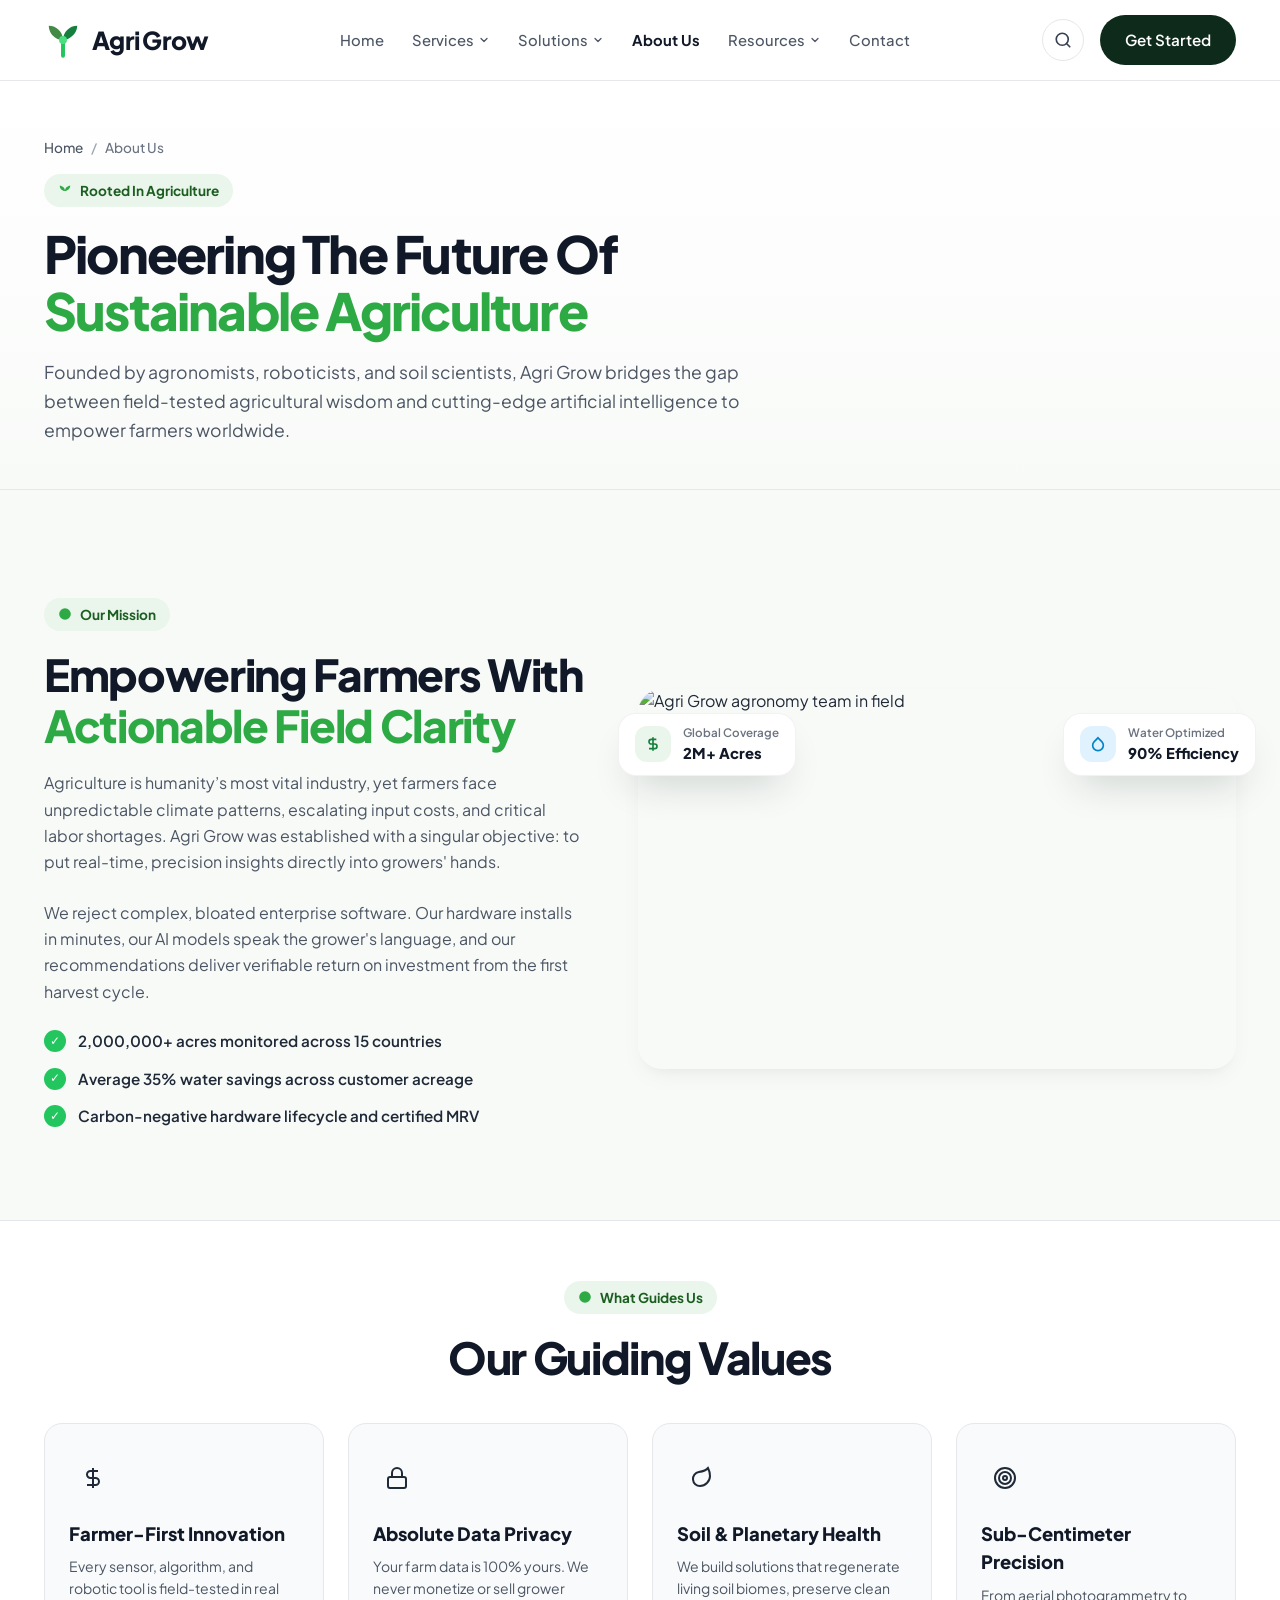
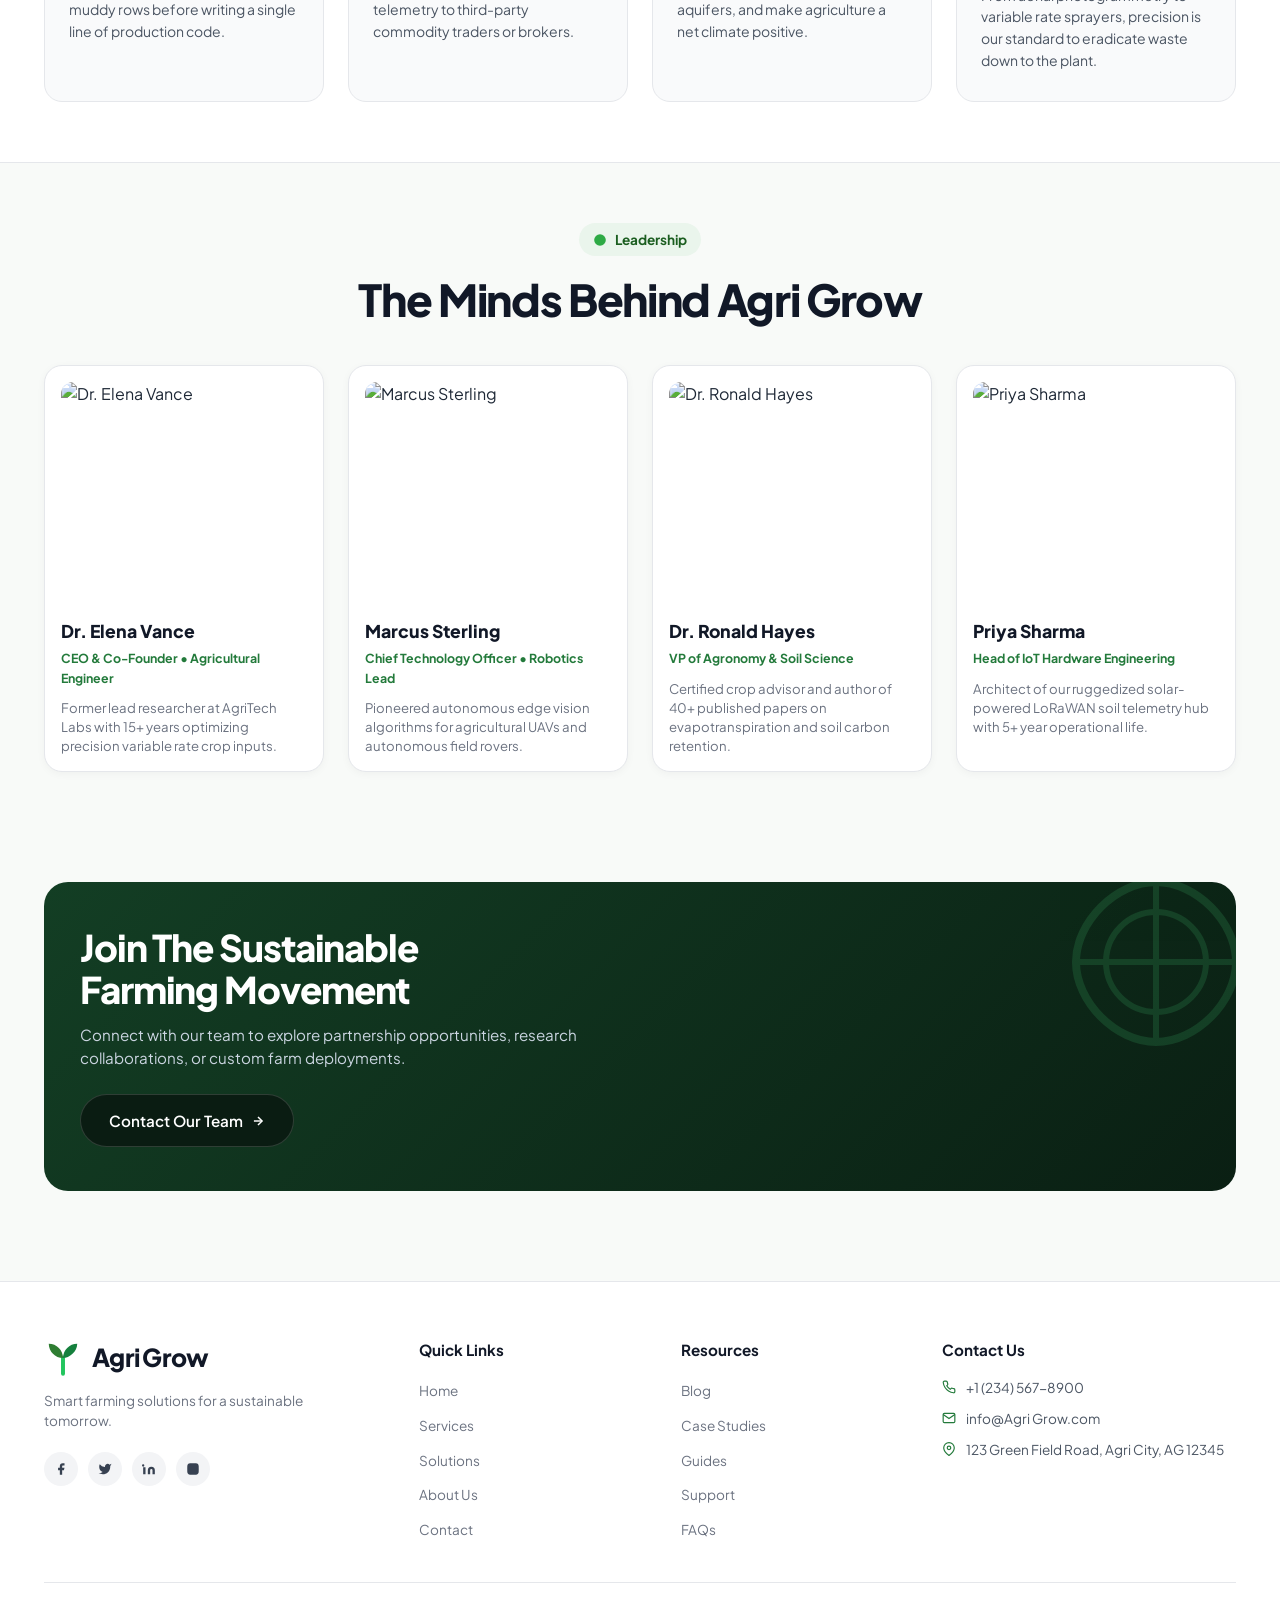
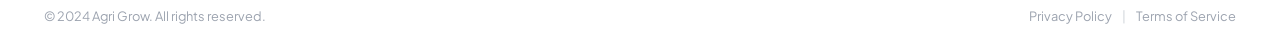
==== commit f494bb56: "fix the typo in the about" ====
--- a/PPR/about.html
+++ b/PPR/about.html
@@ -3,8 +3,8 @@
 <head>
   <meta charset="UTF-8">
   <meta name="viewport" content="width=device-width, initial-scale=1.0">
-  <title>About Us - Anti | Technology Rooted In Agriculture</title>
-  <meta name="description" content="Learn about Anti's mission, leadership team, core values, and global impact in modern precision agriculture and sustainable farming.">
+  <title>About Us - Agri Grow | Technology Rooted In Agriculture</title>
+  <meta name="description" content="Learn about Agri Grow's mission, leadership team, core values, and global impact in modern precision agriculture and sustainable farming.">
   <link rel="preconnect" href="https://fonts.googleapis.com">
   <link rel="preconnect" href="https://fonts.gstatic.com" crossorigin>
   <link href="https://fonts.googleapis.com/css2?family=Plus+Jakarta+Sans:ital,wght@0,300;0,400;0,500;0,600;0,700;0,800;1,400;1,600&display=swap" rel="stylesheet">
@@ -15,7 +15,7 @@
   <!-- Navigation Header -->
   <header class="site-header" id="siteHeader">
     <div class="container nav-container">
-      <a href="index.html" class="brand-logo" aria-label="Anti Homepage">
+      <a href="index.html" class="brand-logo" aria-label="Agri Grow Homepage">
         <span class="logo-icon-wrap">
           <svg class="logo-icon" viewBox="0 0 24 24" fill="none">
             <path d="M12 22V12" stroke="#22C55E" stroke-width="2.5" stroke-linecap="round"/>
@@ -24,7 +24,7 @@
             <circle cx="12" cy="12" r="2.5" fill="#4ADE80"/>
           </svg>
         </span>
-        <span class="brand-name">Anti</span>
+        <span class="brand-name">Agri Grow</span>
       </a>
 
       <nav class="main-nav" id="mainNav" aria-label="Main Navigation">
@@ -112,7 +112,7 @@
           <span class="text-green">Sustainable Agriculture</span>
         </h1>
         <p class="page-hero-desc">
-          Founded by agronomists, roboticists, and soil scientists, Anti bridges the gap between field-tested agricultural wisdom and cutting-edge artificial intelligence to empower farmers worldwide.
+          Founded by agronomists, roboticists, and soil scientists, Agri Grow bridges the gap between field-tested agricultural wisdom and cutting-edge artificial intelligence to empower farmers worldwide.
         </p>
       </div>
     </section>
@@ -134,7 +134,7 @@
           </h2>
 
           <p class="section-text">
-            Agriculture is humanity’s most vital industry, yet farmers face unpredictable climate patterns, escalating input costs, and critical labor shortages. Anti was established with a singular objective: to put real-time, precision insights directly into growers' hands.
+            Agriculture is humanity’s most vital industry, yet farmers face unpredictable climate patterns, escalating input costs, and critical labor shortages. Agri Grow was established with a singular objective: to put real-time, precision insights directly into growers' hands.
           </p>
 
           <p class="section-text">
@@ -161,7 +161,7 @@
           <div class="about-img-container">
             <img 
               src="https://images.unsplash.com/photo-1592982537447-7440770cbfc9?q=80&w=1000&auto=format&fit=crop" 
-              alt="Anti agronomy team in field" 
+              alt="Agri Grow agronomy team in field" 
               class="about-img"
               loading="lazy"
             >
@@ -249,7 +249,7 @@
             </span>
             <span class="badge-text">Leadership</span>
           </div>
-          <h2 class="section-title">The Minds Behind Anti</h2>
+          <h2 class="section-title">The Minds Behind Agri Grow</h2>
         </div>
 
         <div class="team-grid">
@@ -335,7 +335,7 @@
                 <path d="M12 12C12 7.02944 16.0294 3 21 3C21 7.97056 16.0294 12 12 12Z" fill="#15803D"/>
               </svg>
             </span>
-            <span class="brand-name">Anti</span>
+            <span class="brand-name">Agri Grow</span>
           </a>
           <p class="footer-tagline">
             Smart farming solutions for a sustainable tomorrow.
@@ -379,7 +379,7 @@
             </li>
             <li>
               <svg width="14" height="14" viewBox="0 0 24 24" fill="none" stroke="currentColor" stroke-width="2"><path d="M4 4h16c1.1 0 2 .9 2 2v12c0 1.1-.9 2-2 2H4c-1.1 0-2-.9-2-2V6c0-1.1.9-2 2-2z"/><polyline points="22,6 12,13 2,6"/></svg>
-              <span>info@antiagri.com</span>
+              <span>info@Agri Grow.com</span>
             </li>
             <li>
               <svg width="14" height="14" viewBox="0 0 24 24" fill="none" stroke="currentColor" stroke-width="2"><path d="M21 10c0 7-9 13-9 13s-9-6-9-13a9 9 0 0 1 18 0z"/><circle cx="12" cy="10" r="3"/></svg>
@@ -390,7 +390,7 @@
       </div>
 
       <div class="footer-bottom">
-        <p class="copyright">© 2024 Anti. All rights reserved.</p>
+        <p class="copyright">© 2024 Agri Grow. All rights reserved.</p>
         <div class="legal-links">
           <a href="#">Privacy Policy</a>
           <span class="legal-divider">|</span>
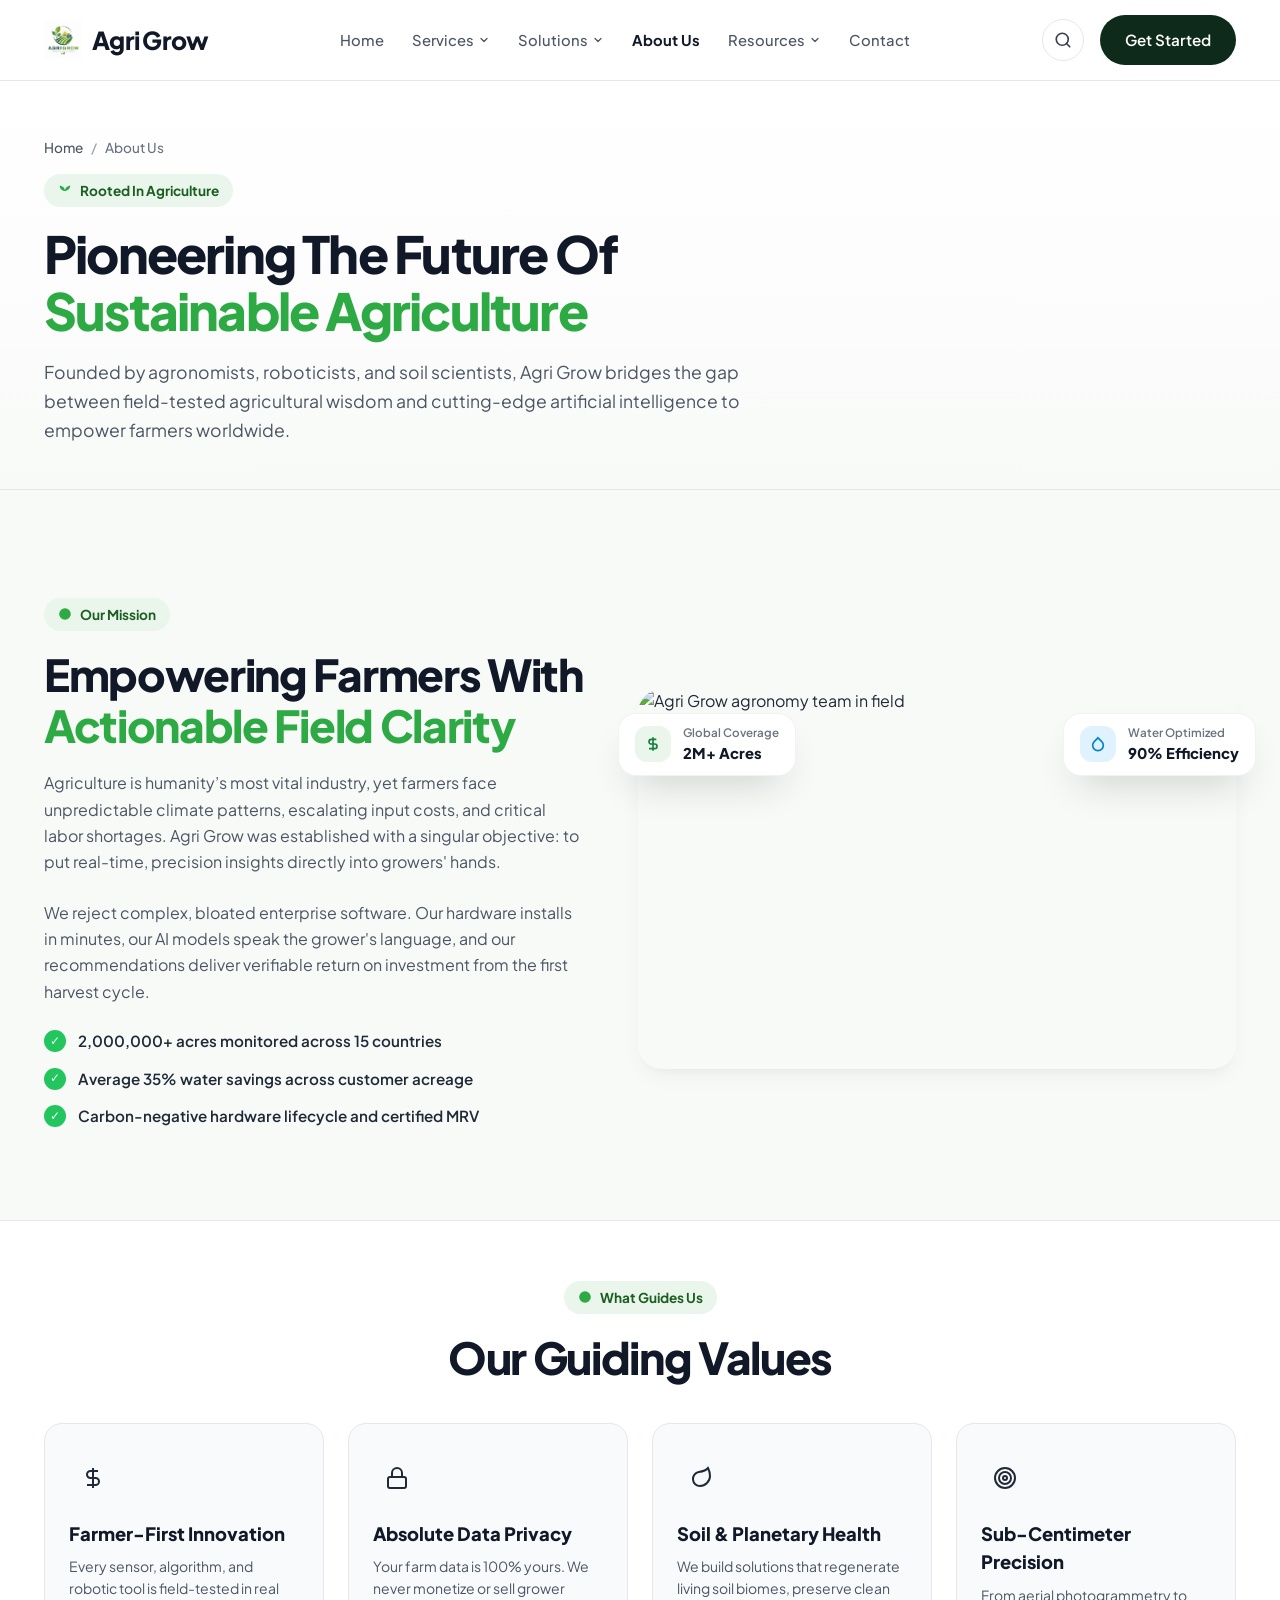
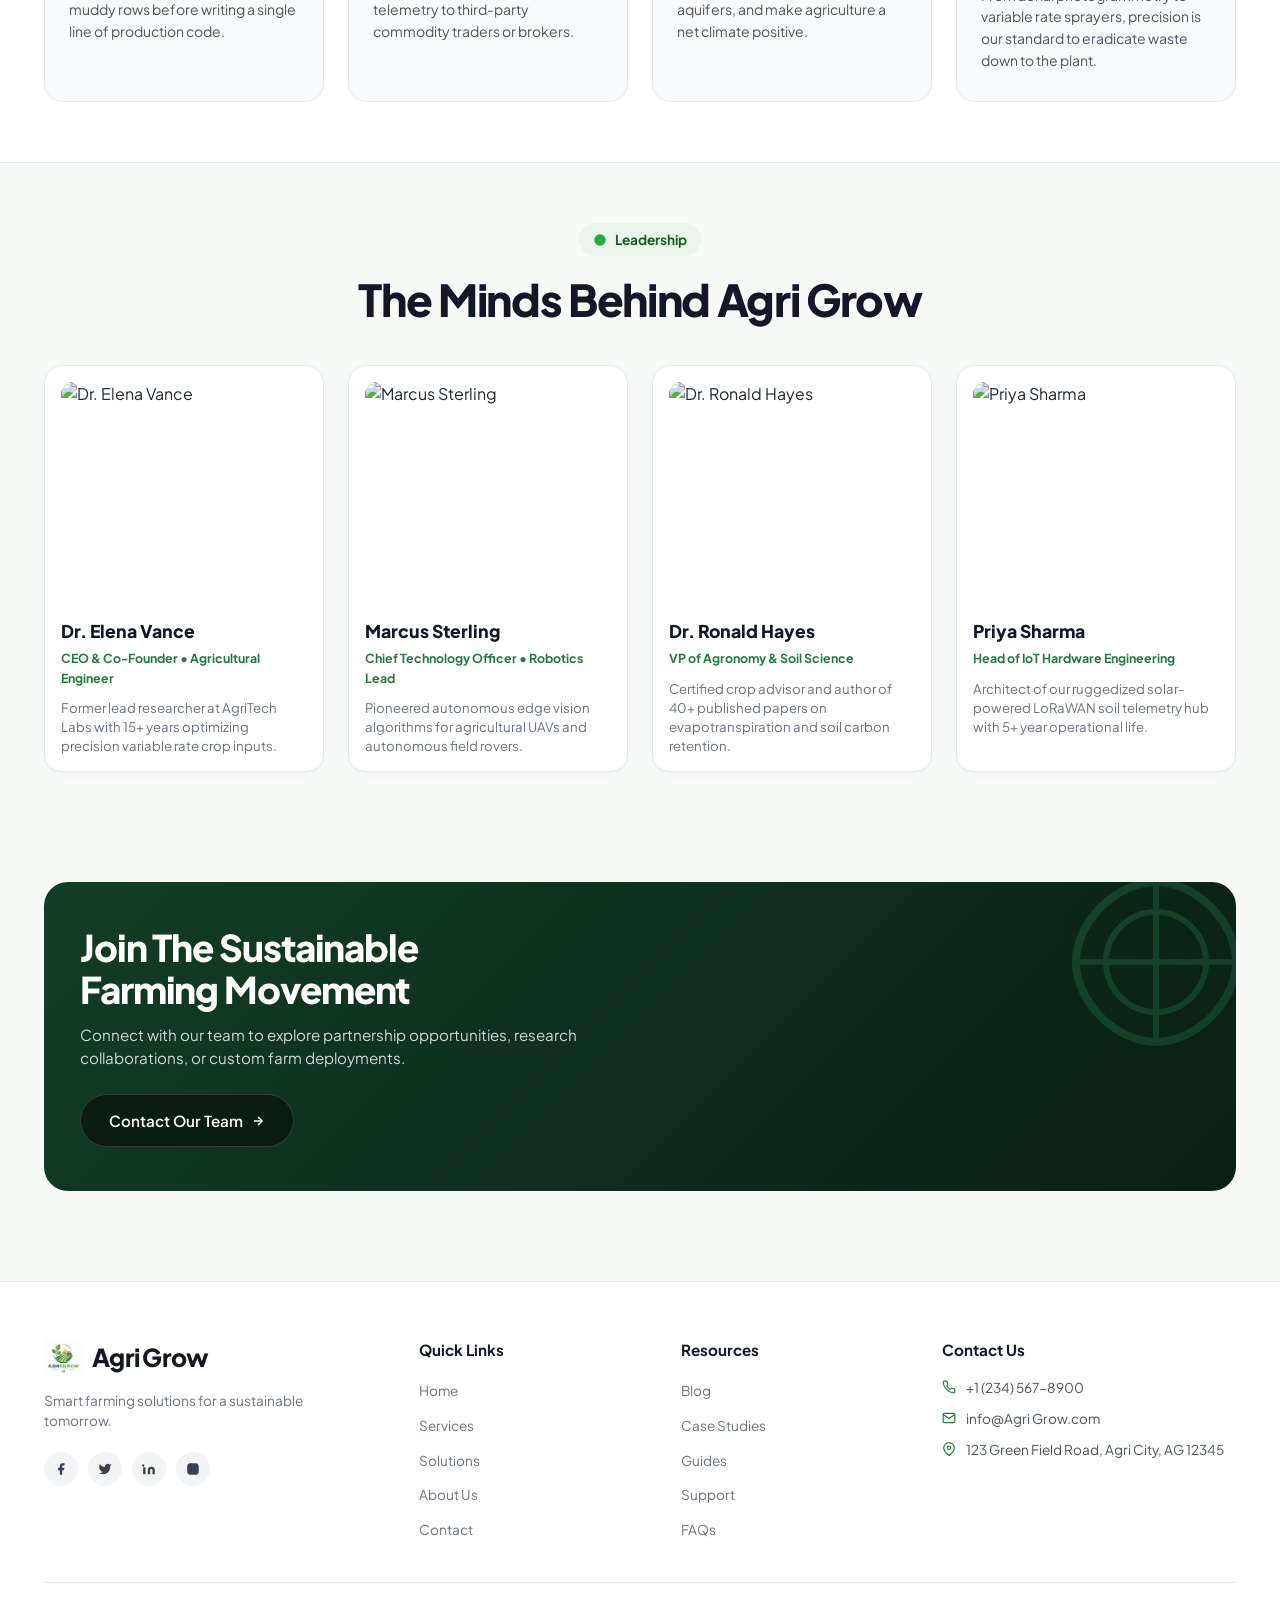
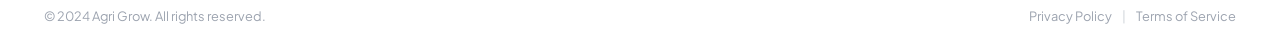
==== commit 2071662d: "fix the logo" ====
--- a/PPR/about.html
+++ b/PPR/about.html
@@ -17,11 +17,7 @@
     <div class="container nav-container">
       <a href="index.html" class="brand-logo" aria-label="Agri Grow Homepage">
         <span class="logo-icon-wrap">
-          <svg class="logo-icon" viewBox="0 0 24 24" fill="none">
-            <path d="M12 22V12" stroke="#22C55E" stroke-width="2.5" stroke-linecap="round"/>
-            <path d="M12 12C12 7.02944 7.97056 3 3 3C3 7.97056 7.02944 12 12 12Z" fill="#2E7D32" fill-opacity="0.9"/>
-            <path d="M12 12C12 7.02944 16.0294 3 21 3C21 7.97056 16.0294 12 12 12Z" fill="#15803D"/>
-            <circle cx="12" cy="12" r="2.5" fill="#4ADE80"/>
+           <img src="/IMAGES/logo.png" alt="AGRIGROW">
           </svg>
         </span>
         <span class="brand-name">Agri Grow</span>
@@ -329,11 +325,7 @@
         <div class="footer-col brand-col">
           <a href="index.html" class="brand-logo footer-brand">
             <span class="logo-icon-wrap">
-              <svg class="logo-icon" viewBox="0 0 24 24" fill="none">
-                <path d="M12 22V12" stroke="#22C55E" stroke-width="2.5" stroke-linecap="round"/>
-                <path d="M12 12C12 7.02944 7.97056 3 3 3C3 7.97056 7.02944 12 12 12Z" fill="#2E7D32"/>
-                <path d="M12 12C12 7.02944 16.0294 3 21 3C21 7.97056 16.0294 12 12 12Z" fill="#15803D"/>
-              </svg>
+               <img src="/IMAGES/logo.png" alt="AGRIGROW">
             </span>
             <span class="brand-name">Agri Grow</span>
           </a>
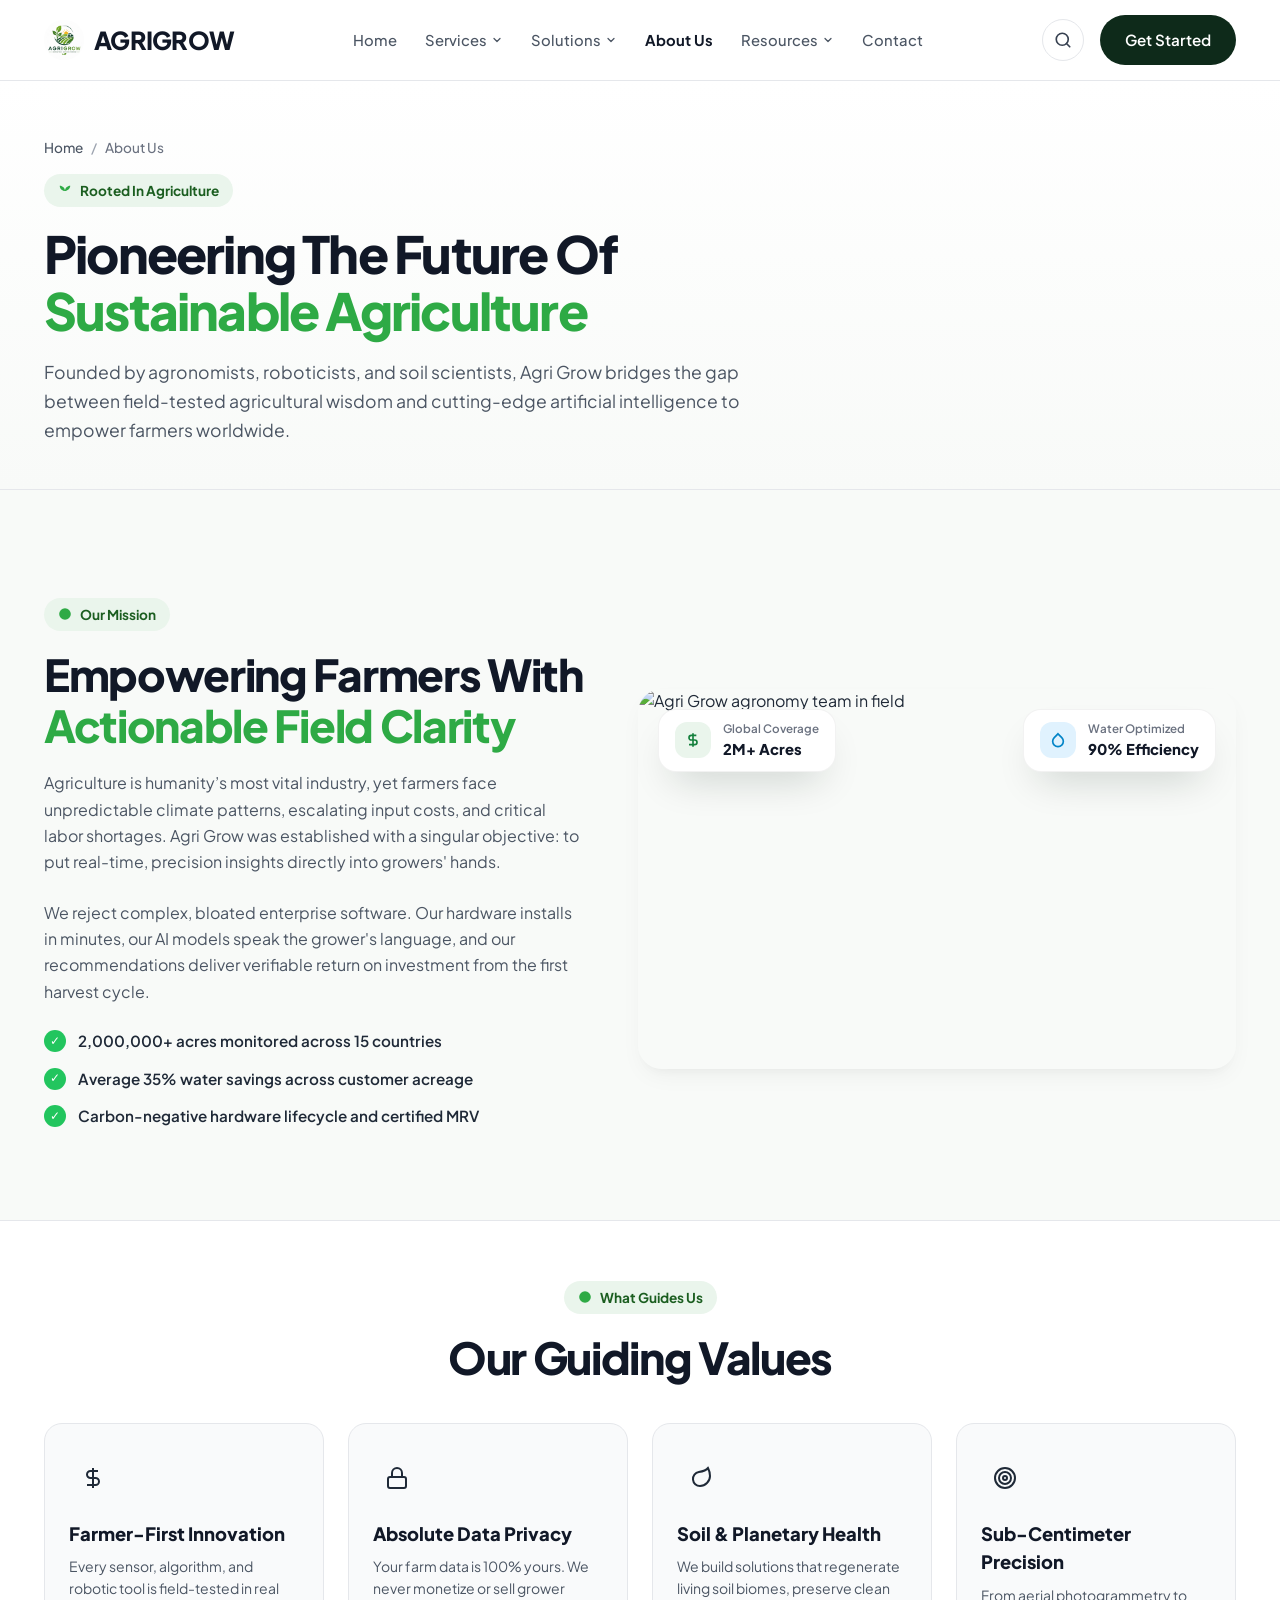
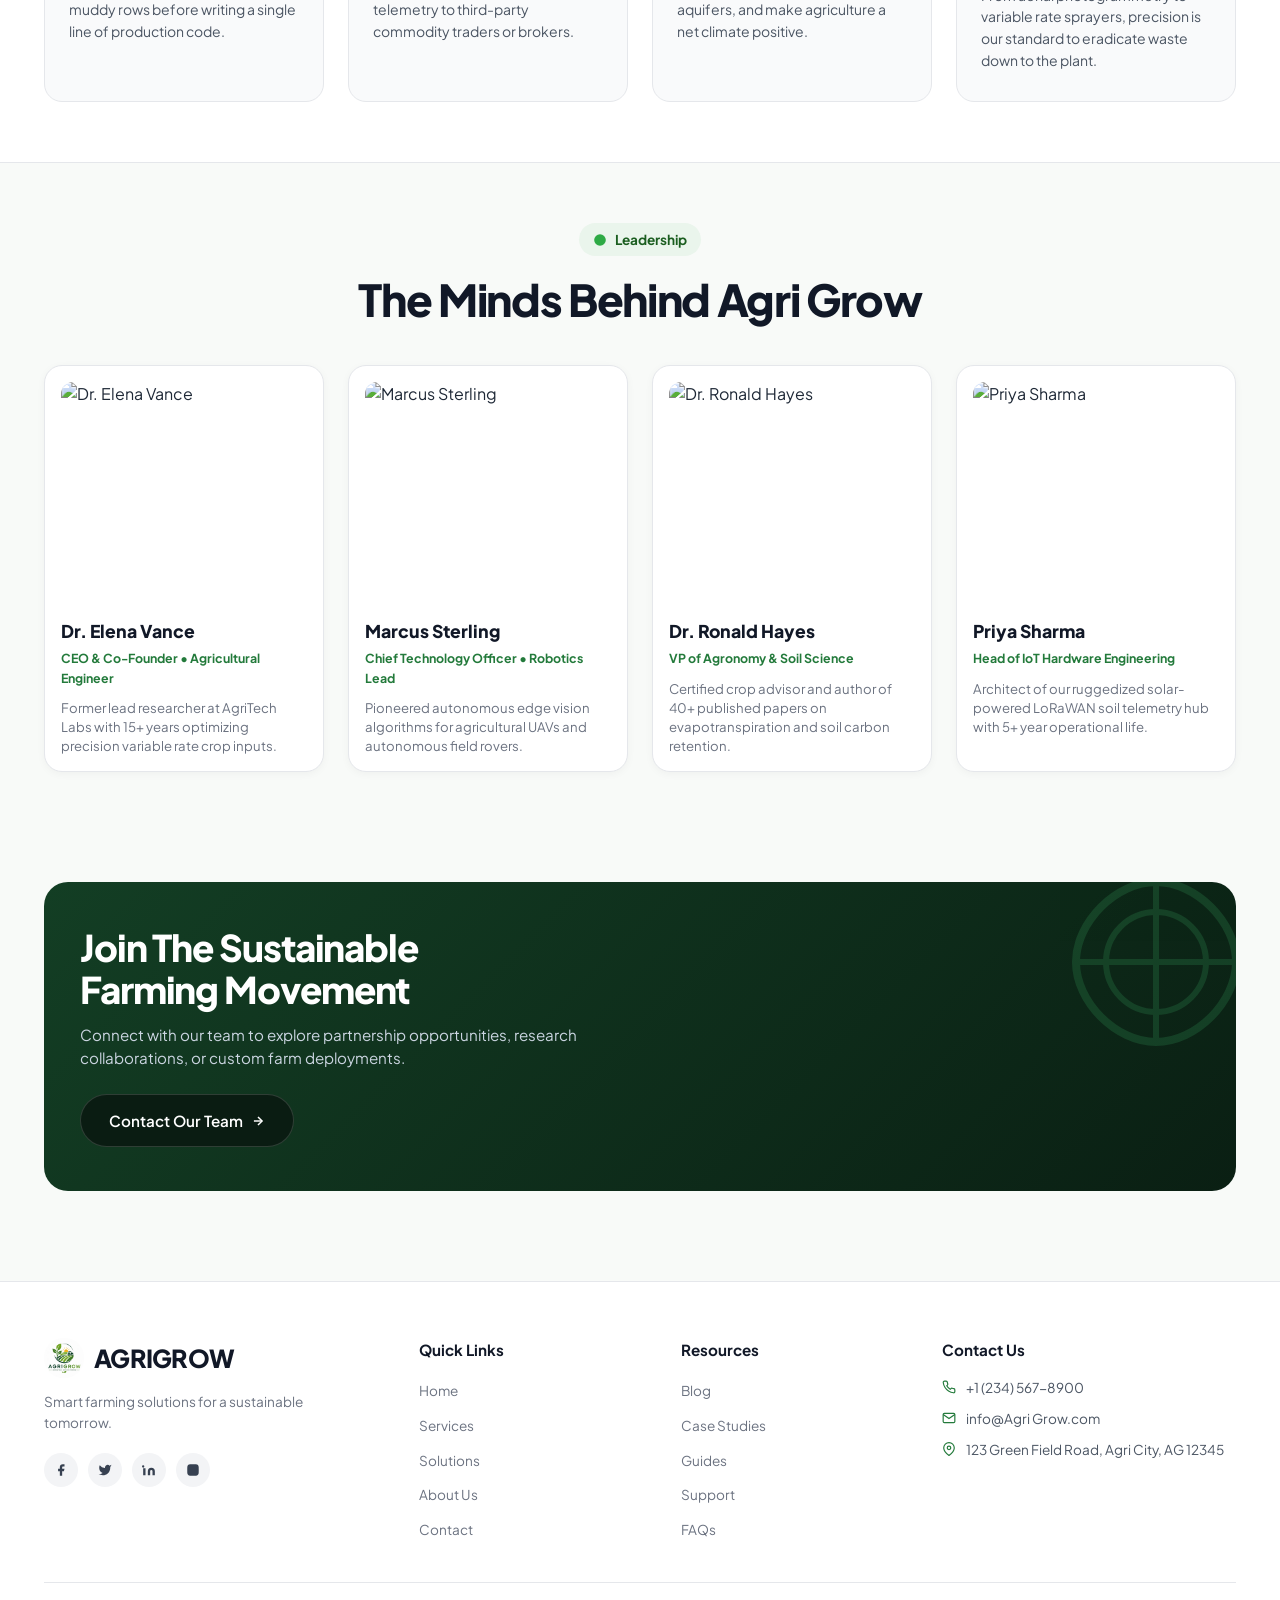
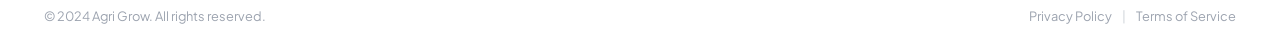
==== commit 06a9c5a6: "Initial commit" ====
--- a/PPR/about.html
+++ b/PPR/about.html
@@ -15,12 +15,11 @@
   <!-- Navigation Header -->
   <header class="site-header" id="siteHeader">
     <div class="container nav-container">
-      <a href="index.html" class="brand-logo" aria-label="Agri Grow Homepage">
+      <a href="index.html" class="brand-logo" aria-label="AGRIGROW Homepage">
         <span class="logo-icon-wrap">
-           <img src="/IMAGES/logo.png" alt="AGRIGROW">
-          </svg>
+          <img src="IMAGES/logo.png" alt="AGRIGROW Logo">
         </span>
-        <span class="brand-name">Agri Grow</span>
+        <span class="brand-name">AGRIGROW</span>
       </a>
 
       <nav class="main-nav" id="mainNav" aria-label="Main Navigation">
@@ -325,9 +324,9 @@
         <div class="footer-col brand-col">
           <a href="index.html" class="brand-logo footer-brand">
             <span class="logo-icon-wrap">
-               <img src="/IMAGES/logo.png" alt="AGRIGROW">
+              <img src="IMAGES/logo.png" alt="AGRIGROW Logo">
             </span>
-            <span class="brand-name">Agri Grow</span>
+            <span class="brand-name">AGRIGROW</span>
           </a>
           <p class="footer-tagline">
             Smart farming solutions for a sustainable tomorrow.
--- a/PPR/styles.css
+++ b/PPR/styles.css
@@ -154,97 +154,6 @@
 }
 
 /* ==========================================================================
-   View Mode Switcher (Unified Web View vs 2-Column Showcase View)
-   ========================================================================== */
-
-.view-bar {
-  background-color: #0A1C12;
-  color: #E2E8F0;
-  font-size: 0.825rem;
-  padding: 10px 0;
-  position: sticky;
-  top: 0;
-  z-index: 100;
-  border-bottom: 1px solid rgba(255, 255, 255, 0.1);
-}
-
-.view-bar-inner {
-  display: flex;
-  justify-content: space-between;
-  align-items: center;
-  flex-wrap: wrap;
-  gap: 12px;
-}
-
-.view-pill-group {
-  display: flex;
-  background: rgba(255, 255, 255, 0.1);
-  padding: 3px;
-  border-radius: var(--radius-full);
-}
-
-.view-btn {
-  display: flex;
-  align-items: center;
-  gap: 6px;
-  padding: 5px 14px;
-  border-radius: var(--radius-full);
-  color: #CBD5E1;
-  font-size: 0.8rem;
-  font-weight: 500;
-  transition: all var(--transition-fast);
-}
-
-.view-btn.active {
-  background-color: var(--accent-green);
-  color: #FFFFFF;
-  font-weight: 600;
-  box-shadow: 0 2px 6px rgba(0, 0, 0, 0.2);
-}
-
-.view-btn:hover:not(.active) {
-  color: #FFFFFF;
-}
-
-.view-hint span {
-  color: #94A3B8;
-  font-size: 0.775rem;
-}
-
-/* 2-Column Showcase Presentation Layout Mode */
-.app-layout-wrapper {
-  display: flex;
-  flex-direction: column;
-  width: 100%;
-  transition: all var(--transition-normal);
-}
-
-body.showcase-mode .app-layout-wrapper {
-  display: grid;
-  grid-template-columns: 1.15fr 0.85fr;
-  max-width: 1480px;
-  margin: 24px auto;
-  gap: 28px;
-  padding: 0 20px;
-}
-
-body.showcase-mode .layout-column {
-  background: var(--surface-card);
-  border-radius: var(--radius-lg);
-  box-shadow: var(--shadow-card);
-  border: 1px solid var(--neutral-200);
-  overflow: hidden;
-}
-
-body.showcase-mode .layout-right {
-  padding-top: 24px;
-}
-
-body.showcase-mode .site-header {
-  border-radius: var(--radius-lg) var(--radius-lg) 0 0;
-}
-
-/* ==========================================================================
    Buttons & Badges
    ========================================================================== */
 
@@ -395,11 +304,18 @@
 }
 
 .logo-icon-wrap {
-  width: 38px;
-  height: 38px;
+  width: 40px;
+  height: 40px;
   display: flex;
   align-items: center;
   justify-content: center;
+}
+
+.logo-icon-wrap img {
+  width: 100%;
+  height: 100%;
+  object-fit: contain;
+  border-radius: 50%;
 }
 
 .logo-icon {
@@ -573,8 +489,8 @@
 
 .hero-container {
   display: grid;
-  grid-template-columns: 1fr 1fr;
-  gap: 40px;
+  grid-template-columns: 1.05fr 0.95fr;
+  gap: 44px;
   align-items: center;
   margin-bottom: 40px;
 }
@@ -620,40 +536,44 @@
 }
 
 .hero-image-card {
+  width: 100%;
+  height: 460px;
   position: relative;
-  border-radius: var(--radius-lg);
-  overflow: visible;
+  border-radius: var(--radius-xl);
+  overflow: hidden;
+  box-shadow: var(--shadow-card);
 }
 
 .hero-img {
   width: 100%;
-  height: 420px;
+  height: 100%;
   object-fit: cover;
-  border-radius: var(--radius-lg);
-  box-shadow: var(--shadow-card);
+  object-position: center;
+  display: block;
+  border-radius: var(--radius-xl);
 }
 
 .hero-img-gradient-overlay {
   position: absolute;
   inset: 0;
-  border-radius: var(--radius-lg);
-  background: linear-gradient(180deg, rgba(0,0,0,0) 60%, rgba(10, 28, 18, 0.4) 100%);
+  border-radius: var(--radius-xl);
+  background: linear-gradient(180deg, rgba(0,0,0,0.02) 0%, rgba(10, 28, 18, 0.25) 100%);
   pointer-events: none;
 }
 
 /* Glass Card: Crop Health */
 .glass-card.crop-health-card {
   position: absolute;
-  top: -24px;
-  left: -28px;
-  background: rgba(255, 255, 255, 0.88);
+  top: 24px;
+  left: 20px;
+  background: rgba(255, 255, 255, 0.92);
   backdrop-filter: blur(14px);
   -webkit-backdrop-filter: blur(14px);
-  border: 1px solid rgba(255, 255, 255, 0.8);
+  border: 1px solid rgba(255, 255, 255, 0.85);
   padding: 16px 20px;
   border-radius: var(--radius-md);
   box-shadow: var(--shadow-floating);
-  min-width: 190px;
+  min-width: 185px;
   z-index: 10;
   animation: floatSlow 4s ease-in-out infinite alternate;
 }
@@ -918,20 +838,20 @@
 }
 
 .badge-soil {
-  top: 24px;
-  left: -20px;
+  top: 20px;
+  left: 20px;
   animation: floatSlow 5s ease-in-out infinite alternate;
 }
 
 .badge-status {
-  top: 24px;
-  right: -20px;
+  top: 20px;
+  right: 20px;
   animation: floatSlow 4.5s ease-in-out infinite alternate-reverse;
 }
 
 .badge-yield {
-  bottom: 24px;
-  left: -20px;
+  bottom: 20px;
+  left: 20px;
   animation: floatSlow 5.5s ease-in-out infinite alternate;
 }
 
